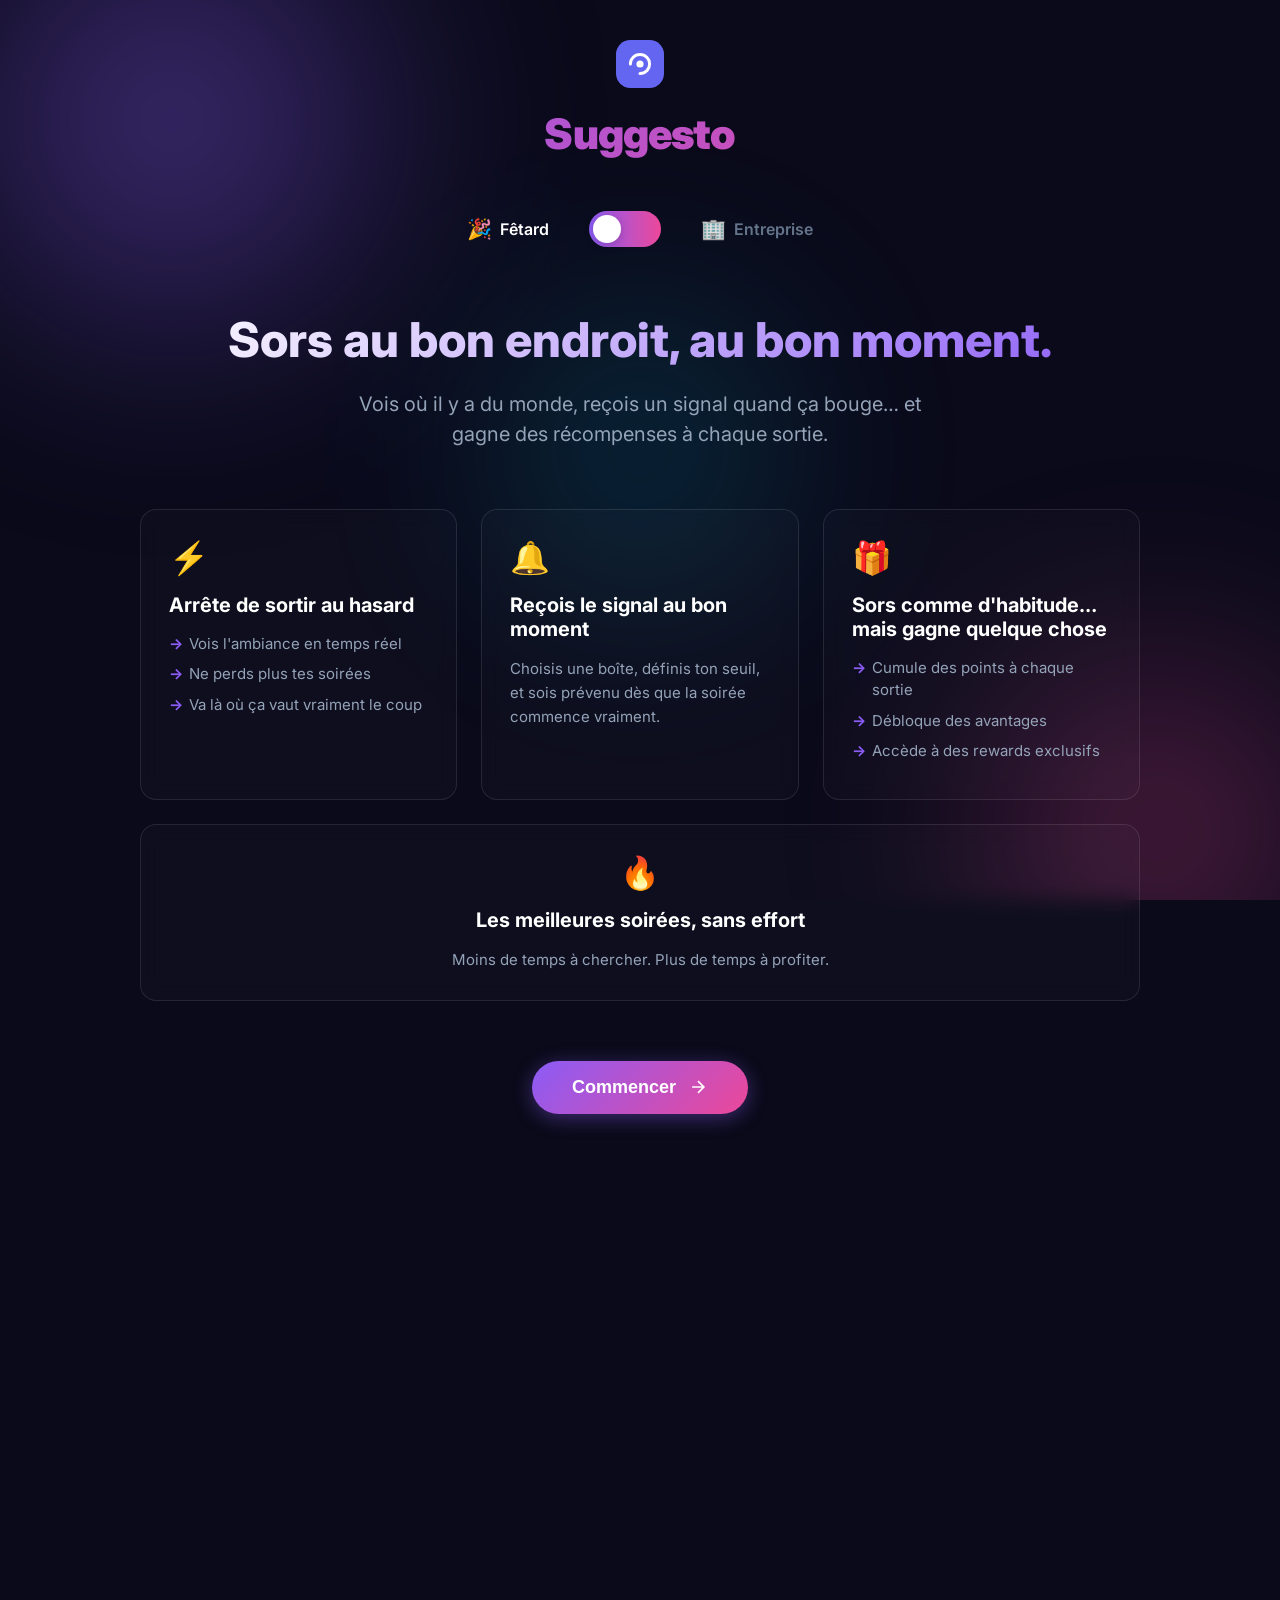
==== index.html @ faa3ffbc "Fix landing page visibility and update auth redirections" ====
<!DOCTYPE html>
<html lang="fr">
<head>
    <meta charset="UTF-8">
    <meta name="viewport" content="width=device-width, initial-scale=1.0">
    <title>Suggesto — La nuit, autrement</title>

    <meta name="description" content="Plateforme de gestion et d'optimisation des sorties nocturnes.">
    <link rel="preconnect" href="https://fonts.googleapis.com">
    <link rel="preconnect" href="https://fonts.gstatic.com" crossorigin>
    <link href="https://fonts.googleapis.com/css2?family=Inter:wght@300;400;500;600;700;800;900&display=swap" rel="stylesheet">
    <link rel="stylesheet" href="landing.css">
</head>
<body>
    <div class="landing-container">
        <!-- Background effects -->
        <div class="bg-effects">
            <div class="gradient-orb orb-1"></div>
            <div class="gradient-orb orb-2"></div>
            <div class="gradient-orb orb-3"></div>
            <div class="grid-pattern"></div>
        </div>

        <!-- Main Content -->
        <main class="main-content">
            <!-- Logo -->
            <div class="logo-section">
                <div class="logo">
                    <svg width="48" height="48" viewBox="0 0 40 40" fill="none">
                        <rect width="40" height="40" rx="12" fill="url(#logo-gradient)"/>
                        <path d="M12 20C12 15.58 15.58 12 20 12C24.42 12 28 15.58 28 20C28 24.42 24.42 28 20 28" stroke="white" stroke-width="2.5" stroke-linecap="round"/>
                        <circle cx="20" cy="20" r="3" fill="white"/>
                        <defs>
                            <linearGradient id="logo-gradient" x1="0" y1="0" x2="40" y2="40">
                                <stop stop-color="#6366f1"/>
                                <stop offset="1" stop-color="#8b5cf6"/>
                            </linearGradient>
                        </defs>
                    </svg>
                </div>
                <h1 class="brand-name">Suggesto</h1>
            </div>

            <!-- Mode Switch -->
            <div class="mode-switch-container">
                <button class="mode-label active" id="fetard-label" onclick="switchMode('fetard')">
                    <span class="emoji">🎉</span>
                    <span>Fêtard</span>
                </button>
                <div class="switch-track" onclick="toggleSwitch()">
                    <div class="switch-thumb" id="switch-thumb"></div>
                </div>
                <button class="mode-label" id="entreprise-label" onclick="switchMode('entreprise')">
                    <span class="emoji">🏢</span>
                    <span>Entreprise</span>
                </button>
            </div>

            <!-- Dynamic Content -->
            <div class="content-wrapper">
                <!-- Fêtard Content -->
                <div class="mode-content active" id="fetard-content">
                    <div class="hero-section">
                        <h2 class="hero-title">Sors au bon endroit, au bon moment.</h2>
                        <p class="hero-subtitle">Vois où il y a du monde, reçois un signal quand ça bouge… et gagne des récompenses à chaque sortie.</p>
                    </div>

                    <div class="features-grid">
                        <div class="feature-card">
                            <div class="feature-icon">⚡</div>
                            <h3>Arrête de sortir au hasard</h3>
                            <ul>
                                <li>Vois l'ambiance en temps réel</li>
                                <li>Ne perds plus tes soirées</li>
                                <li>Va là où ça vaut vraiment le coup</li>
                            </ul>
                        </div>

                        <div class="feature-card">
                            <div class="feature-icon">🔔</div>
                            <h3>Reçois le signal au bon moment</h3>
                            <p>Choisis une boîte, définis ton seuil, et sois prévenu dès que la soirée commence vraiment.</p>
                        </div>

                        <div class="feature-card">
                            <div class="feature-icon">🎁</div>
                            <h3>Sors comme d'habitude… mais gagne quelque chose</h3>
                            <ul>
                                <li>Cumule des points à chaque sortie</li>
                                <li>Débloque des avantages</li>
                                <li>Accède à des rewards exclusifs</li>
                            </ul>
                        </div>

                        <div class="feature-card full-width">
                            <div class="feature-icon">🔥</div>
                            <h3>Les meilleures soirées, sans effort</h3>
                            <p>Moins de temps à chercher. Plus de temps à profiter.</p>
                        </div>
                    </div>

                    <button class="cta-button fetard-cta" onclick="goToFetard()">
                        Commencer
                        <svg width="20" height="20" viewBox="0 0 24 24" fill="none" stroke="currentColor" stroke-width="2">
                            <path d="M5 12h14M12 5l7 7-7 7"/>
                        </svg>
                    </button>
                </div>

                <!-- Entreprise Content -->
                <div class="mode-content" id="entreprise-content">
                    <div class="hero-section">
                        <h2 class="hero-title">Remplissez vos soirées. Fidélisez vos clients.</h2>
                        <p class="hero-subtitle">Transformez les personnes qui viennent déjà chez vous en une clientèle fidèle, activable et mesurable.</p>
                    </div>

                    <div class="features-grid">
                        <div class="feature-card">
                            <div class="feature-icon">📊</div>
                            <h3>Gardez le contrôle de votre affluence</h3>
                            <ul>
                                <li>Visualisez votre fréquentation en temps réel</li>
                                <li>Identifiez vos creux et vos pics</li>
                                <li>Prenez des décisions basées sur des données</li>
                            </ul>
                        </div>

                        <div class="feature-card">
                            <div class="feature-icon">⚡</div>
                            <h3>Activez votre clientèle instantanément</h3>
                            <p>Envoyez des notifications ciblées aux personnes intéressées par votre établissement, au bon moment.</p>
                        </div>

                        <div class="feature-card">
                            <div class="feature-icon">💎</div>
                            <h3>Fidélisez sans effort</h3>
                            <ul>
                                <li>Système de rewards intégré</li>
                                <li>Incitez vos clients à revenir</li>
                                <li>Créez une vraie différence avec vos concurrents</li>
                            </ul>
                        </div>

                        <div class="feature-card">
                            <div class="feature-icon">📈</div>
                            <h3>Comprenez vraiment votre business</h3>
                            <p>Qui vient ? Quand ? Combien ça vous rapporte ? Prenez enfin des décisions basées sur des données concrètes.</p>
                        </div>

                        <div class="feature-card full-width">
                            <div class="feature-icon">🚀</div>
                            <h3>Ne dépendez plus uniquement d'Instagram</h3>
                            <p>Construisez votre propre base de clients et communiquez avec eux directement.</p>
                        </div>
                    </div>

                    <button class="cta-button entreprise-cta" onclick="goToEntreprise()">
                        Commencer
                        <svg width="20" height="20" viewBox="0 0 24 24" fill="none" stroke="currentColor" stroke-width="2">
                            <path d="M5 12h14M12 5l7 7-7 7"/>
                        </svg>
                    </button>
                </div>
            </div>
        </main>
    </div>

    <script src="landing.js"></script>
</body>
</html>
---- landing.css ----
/* ===== RESET & BASE ===== */
*, *::before, *::after {
    margin: 0;
    padding: 0;
    box-sizing: border-box;
}

:root {
    /* Shared colors */
    --bg-dark: #0a0a1a;
    --text-white: #ffffff;
    --text-gray: #94a3b8;
    --text-dim: #64748b;
    --border: rgba(255, 255, 255, 0.1);

    /* Fetard Mode Colors */
    --fetard-primary: #8b5cf6;
    --fetard-secondary: #ec4899;
    --fetard-accent: #06b6d4;
    --fetard-glow: rgba(139, 92, 246, 0.4);

    /* Entreprise Mode Colors */
    --entreprise-primary: #6366f1;
    --entreprise-secondary: #818cf8;
    --entreprise-surface: #1e1e38;
    --entreprise-accent: #3b82f6;

    --radius: 16px;
    --radius-sm: 12px;
    --transition: all 0.3s cubic-bezier(0.4, 0, 0.2, 1);
}

body {
    font-family: 'Inter', -apple-system, BlinkMacSystemFont, sans-serif;
    background: var(--bg-dark);
    color: var(--text-white);
    min-height: 100vh;
    overflow-x: hidden;
    transition: var(--transition);
}

/* ===== MODE STATES ===== */
body.mode-fetard {
    --primary: var(--fetard-primary);
    --secondary: var(--fetard-secondary);
    --accent: var(--fetard-accent);
    --glow: var(--fetard-glow);
}

body.mode-entreprise {
    --primary: var(--entreprise-primary);
    --secondary: var(--entreprise-secondary);
    --accent: var(--entreprise-accent);
    --glow: rgba(99, 102, 241, 0.2);
}

/* ===== CONTAINER ===== */
.landing-container {
    position: relative;
    min-height: 100vh;
    display: flex;
    align-items: center;
    justify-content: center;
    padding: 40px 20px;
}

/* ===== BACKGROUND EFFECTS ===== */
.bg-effects {
    position: fixed;
    inset: 0;
    pointer-events: none;
    z-index: 0;
    overflow: hidden;
}

.gradient-orb {
    position: absolute;
    border-radius: 50%;
    filter: blur(100px);
    opacity: 0;
    transition: opacity 1s ease;
    animation: float 20s ease-in-out infinite;
}

/* Fetard Mode Orbs */
body.mode-fetard .orb-1 {
    width: 600px;
    height: 600px;
    background: radial-gradient(circle, var(--fetard-primary) 0%, transparent 70%);
    top: -20%;
    left: -10%;
    opacity: 0.5;
    animation-delay: 0s;
}

body.mode-fetard .orb-2 {
    width: 500px;
    height: 500px;
    background: radial-gradient(circle, var(--fetard-secondary) 0%, transparent 70%);
    bottom: -20%;
    right: -10%;
    opacity: 0.4;
    animation-delay: -7s;
}

body.mode-fetard .orb-3 {
    width: 400px;
    height: 400px;
    background: radial-gradient(circle, var(--fetard-accent) 0%, transparent 70%);
    top: 50%;
    left: 50%;
    transform: translate(-50%, -50%);
    opacity: 0.3;
    animation-delay: -14s;
}

/* Entreprise Mode Orbs (more subtle) */
body.mode-entreprise .orb-1 {
    width: 400px;
    height: 400px;
    background: radial-gradient(circle, var(--entreprise-primary) 0%, transparent 70%);
    top: 10%;
    right: 10%;
    opacity: 0.2;
}

body.mode-entreprise .orb-2 {
    width: 300px;
    height: 300px;
    background: radial-gradient(circle, var(--entreprise-secondary) 0%, transparent 70%);
    bottom: 10%;
    left: 10%;
    opacity: 0.15;
}

@keyframes float {
    0%, 100% { transform: translate(0, 0) scale(1); }
    25% { transform: translate(30px, -40px) scale(1.05); }
    50% { transform: translate(-20px, 20px) scale(0.95); }
    75% { transform: translate(40px, 30px) scale(1.02); }
}

/* Grid pattern for entreprise mode */
.grid-pattern {
    position: absolute;
    inset: 0;
    background-image:
        linear-gradient(rgba(255, 255, 255, 0.01) 1px, transparent 1px),
        linear-gradient(90deg, rgba(255, 255, 255, 0.01) 1px, transparent 1px);
    background-size: 50px 50px;
    opacity: 0;
    transition: opacity 0.5s ease;
}

body.mode-entreprise .grid-pattern {
    opacity: 1;
}

/* ===== MAIN CONTENT ===== */
.main-content {
    position: relative;
    z-index: 10;
    width: 100%;
    max-width: 1000px;
    text-align: center;
}

/* ===== LOGO SECTION ===== */
.logo-section {
    margin-bottom: 48px;
    animation: fadeInUp 0.6s ease;
}

.logo {
    display: inline-block;
    margin-bottom: 16px;
    animation: pulse 2s ease infinite;
}

@keyframes pulse {
    0%, 100% { transform: scale(1); }
    50% { transform: scale(1.05); }
}

.brand-name {
    font-size: 42px;
    font-weight: 900;
    background: linear-gradient(135deg, var(--primary) 0%, var(--secondary) 100%);
    -webkit-background-clip: text;
    -webkit-text-fill-color: transparent;
    background-clip: text;
    letter-spacing: -0.02em;
}

/* ===== MODE SWITCH ===== */
.mode-switch-container {
    display: flex;
    align-items: center;
    justify-content: center;
    gap: 20px;
    margin-bottom: 60px;
    animation: fadeInUp 0.7s ease 0.1s both;
}

.mode-label {
    display: flex;
    align-items: center;
    gap: 8px;
    padding: 10px 20px;
    background: none;
    border: none;
    color: var(--text-dim);
    font-family: inherit;
    font-size: 16px;
    font-weight: 600;
    cursor: pointer;
    border-radius: 50px;
    transition: var(--transition);
}

.mode-label.active {
    color: var(--text-white);
}

.mode-label .emoji {
    font-size: 20px;
    transition: transform 0.3s ease;
}

.mode-label:hover .emoji {
    transform: scale(1.2);
}

.switch-track {
    position: relative;
    width: 72px;
    height: 36px;
    background: rgba(255, 255, 255, 0.1);
    border-radius: 50px;
    cursor: pointer;
    transition: var(--transition);
}

body.mode-fetard .switch-track {
    background: linear-gradient(90deg, var(--fetard-primary), var(--fetard-secondary));
}

body.mode-entreprise .switch-track {
    background: linear-gradient(90deg, var(--entreprise-primary), var(--entreprise-secondary));
}

.switch-thumb {
    position: absolute;
    top: 4px;
    left: 4px;
    width: 28px;
    height: 28px;
    background: white;
    border-radius: 50%;
    box-shadow: 0 2px 10px rgba(0, 0, 0, 0.2);
    transition: transform 0.4s cubic-bezier(0.68, -0.55, 0.265, 1.55);
}

body.mode-entreprise .switch-thumb {
    transform: translateX(36px);
}

/* ===== CONTENT WRAPPER ===== */
.content-wrapper {
    position: relative;
    min-height: 400px;
}

.mode-content {
    opacity: 0;
    visibility: hidden;
    position: absolute;
    width: 100%;
    transition: opacity 0.5s ease, visibility 0.5s ease;
}

.mode-content.active {
    opacity: 1;
    visibility: visible;
    position: relative;
}

/* ===== HERO SECTION ===== */
.hero-section {
    margin-bottom: 60px;
    animation: fadeInUp 0.8s ease 0.2s both;
}

.hero-title {
    font-size: 48px;
    font-weight: 800;
    line-height: 1.2;
    margin-bottom: 20px;
    background: linear-gradient(135deg, var(--text-white) 0%, var(--primary) 100%);
    -webkit-background-clip: text;
    -webkit-text-fill-color: transparent;
    background-clip: text;
}

.hero-subtitle {
    font-size: 20px;
    color: var(--text-gray);
    max-width: 600px;
    margin: 0 auto;
    line-height: 1.5;
}

/* ===== FEATURES GRID ===== */
.features-grid {
    display: grid;
    grid-template-columns: repeat(auto-fit, minmax(280px, 1fr));
    gap: 24px;
    margin-bottom: 60px;
}

.feature-card {
    background: rgba(255, 255, 255, 0.02);
    backdrop-filter: blur(10px);
    border: 1px solid var(--border);
    border-radius: var(--radius);
    padding: 28px;
    text-align: left;
    transition: var(--transition);
    animation: fadeInUp 0.8s ease both;
}

.feature-card:nth-child(1) { animation-delay: 0.3s; }
.feature-card:nth-child(2) { animation-delay: 0.4s; }
.feature-card:nth-child(3) { animation-delay: 0.5s; }
.feature-card:nth-child(4) { animation-delay: 0.6s; }
.feature-card:nth-child(5) { animation-delay: 0.7s; }

/* Fetard mode - colorful borders on hover */
body.mode-fetard .feature-card:hover {
    transform: translateY(-4px);
    border-color: var(--primary);
    background: rgba(139, 92, 246, 0.05);
    box-shadow: 0 10px 40px var(--glow);
}

/* Entreprise mode - subtle elevation */
body.mode-entreprise .feature-card:hover {
    transform: translateY(-2px);
    background: rgba(255, 255, 255, 0.04);
    box-shadow: 0 10px 30px rgba(0, 0, 0, 0.2);
}

.feature-card.full-width {
    grid-column: 1 / -1;
    text-align: center;
}

.feature-icon {
    font-size: 32px;
    margin-bottom: 16px;
    display: inline-block;
    animation: bounce 2s ease-in-out infinite;
}

@keyframes bounce {
    0%, 100% { transform: translateY(0); }
    50% { transform: translateY(-5px); }
}

.feature-card h3 {
    font-size: 20px;
    font-weight: 700;
    margin-bottom: 16px;
    color: var(--text-white);
}

.feature-card p {
    color: var(--text-gray);
    line-height: 1.6;
    font-size: 15px;
}

.feature-card ul {
    list-style: none;
    padding: 0;
}

.feature-card li {
    color: var(--text-gray);
    font-size: 15px;
    margin-bottom: 8px;
    padding-left: 20px;
    position: relative;
    line-height: 1.5;
}

.feature-card li::before {
    content: "→";
    position: absolute;
    left: 0;
    color: var(--primary);
    font-weight: 700;
}

/* ===== CTA BUTTON ===== */
.cta-button {
    display: inline-flex;
    align-items: center;
    gap: 12px;
    padding: 16px 40px;
    font-size: 18px;
    font-weight: 700;
    border: none;
    border-radius: 50px;
    cursor: pointer;
    transition: var(--transition);
    animation: fadeInUp 0.9s ease 0.8s both;
    position: relative;
    overflow: hidden;
}

.fetard-cta {
    background: linear-gradient(135deg, var(--fetard-primary), var(--fetard-secondary));
    color: white;
    box-shadow: 0 4px 20px var(--fetard-glow);
}

.fetard-cta:hover {
    transform: translateY(-2px);
    box-shadow: 0 8px 30px var(--fetard-glow);
}

.fetard-cta::before {
    content: '';
    position: absolute;
    top: 50%;
    left: 50%;
    width: 0;
    height: 0;
    border-radius: 50%;
    background: rgba(255, 255, 255, 0.3);
    transform: translate(-50%, -50%);
    transition: width 0.6s, height 0.6s;
}

.fetard-cta:active::before {
    width: 300px;
    height: 300px;
}

.entreprise-cta {
    background: var(--entreprise-primary);
    color: white;
    box-shadow: 0 4px 20px rgba(99, 102, 241, 0.3);
}

.entreprise-cta:hover {
    transform: translateY(-2px);
    background: var(--entreprise-secondary);
    box-shadow: 0 8px 30px rgba(99, 102, 241, 0.4);
}

/* ===== ANIMATIONS ===== */
@keyframes fadeInUp {
    from {
        opacity: 0;
        transform: translateY(20px);
    }
    to {
        opacity: 1;
        transform: translateY(0);
    }
}

/* ===== RESPONSIVE ===== */
@media (max-width: 768px) {
    .hero-title {
        font-size: 32px;
    }

    .hero-subtitle {
        font-size: 16px;
    }

    .mode-switch-container {
        flex-direction: column;
        gap: 16px;
    }

    .features-grid {
        grid-template-columns: 1fr;
        gap: 16px;
    }

    .cta-button {
        width: 100%;
        justify-content: center;
    }
}

@media (max-width: 480px) {
    .landing-container {
        padding: 20px;
    }

    .brand-name {
        font-size: 32px;
    }

    .feature-card {
        padding: 20px;
    }
}
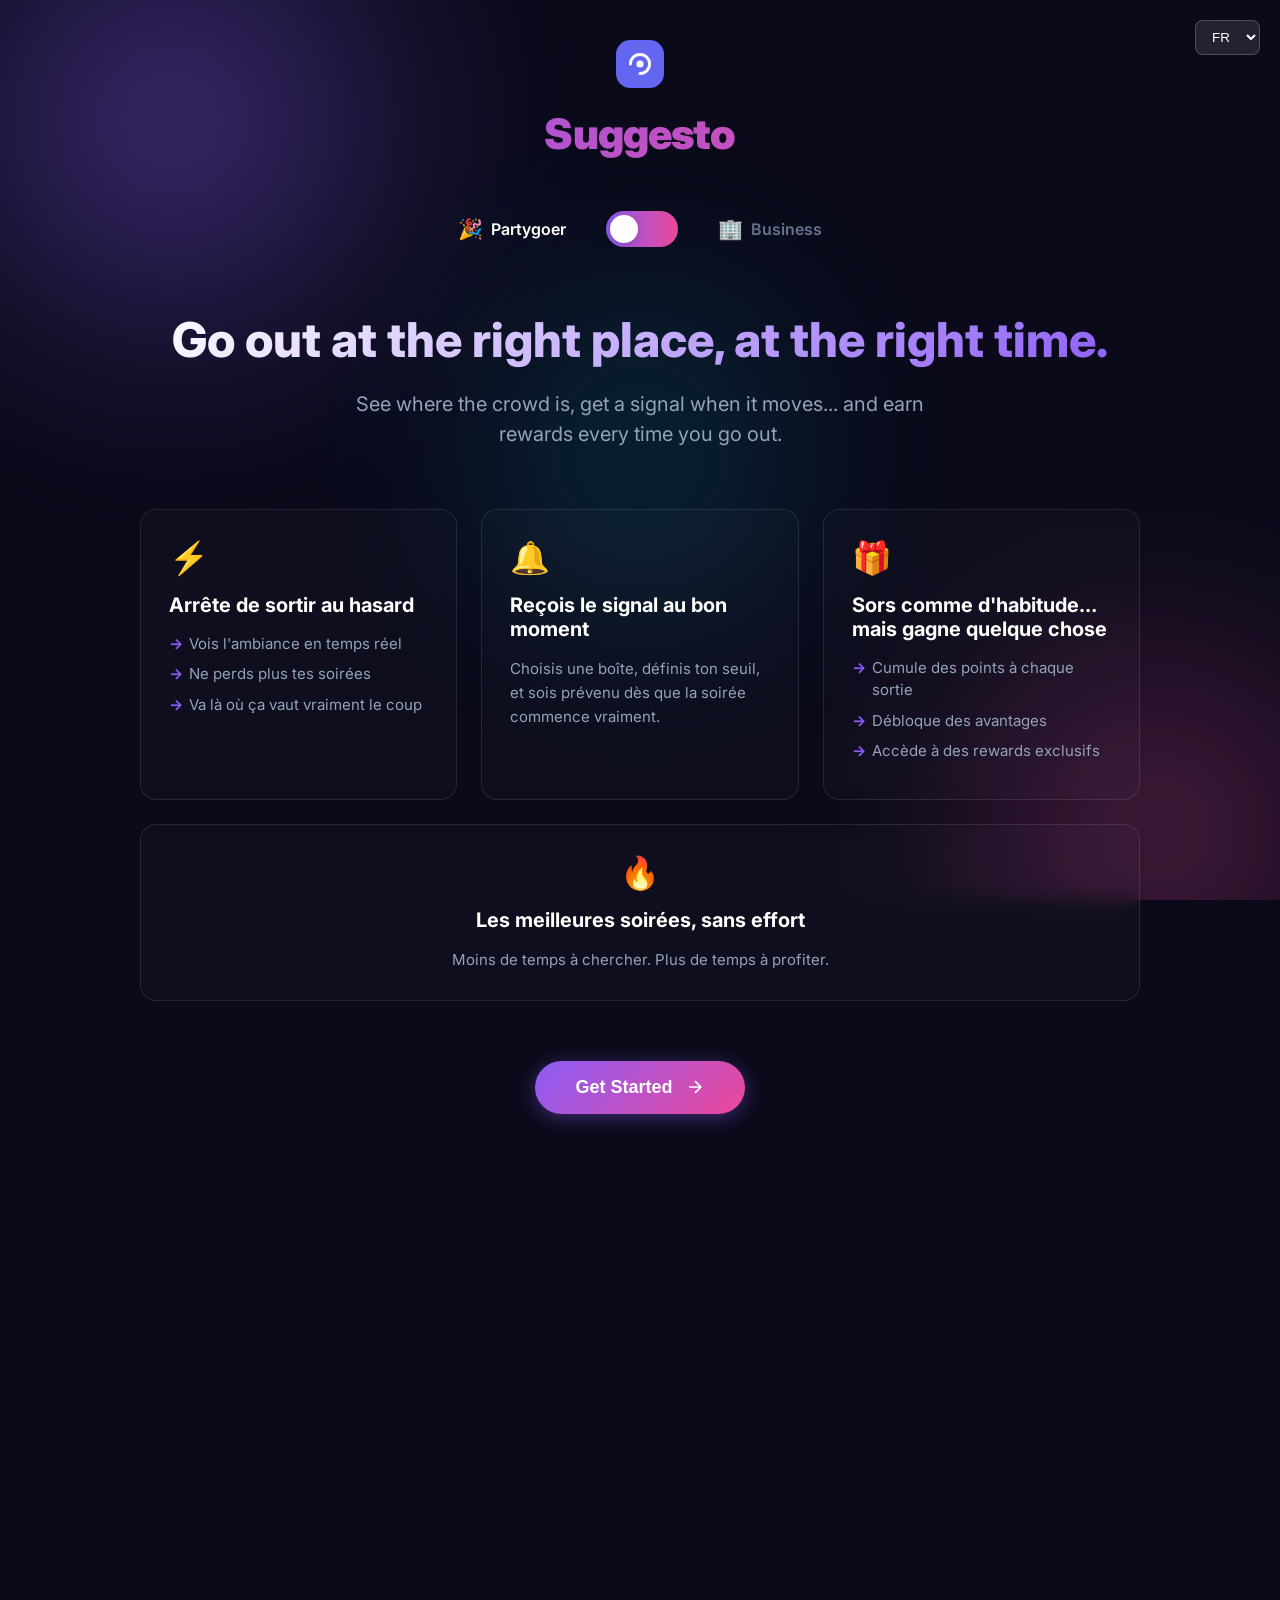
==== commit 4cb97425: "feat: add i18n multilingual support (FR, EN, ES)" ====
--- a/index.html
+++ b/index.html
@@ -12,6 +12,14 @@
     <link rel="stylesheet" href="landing.css">
 </head>
 <body>
+    <!-- Language Selector -->
+    <div style="position: absolute; top: 20px; right: 20px; z-index: 100;">
+        <select class="language-selector" onchange="changeLanguage(this.value)" style="background: rgba(255,255,255,0.1); color: white; border: 1px solid rgba(255,255,255,0.2); border-radius: 8px; padding: 8px 12px; outline: none; cursor: pointer; backdrop-filter: blur(10px);">
+            <option value="fr" style="color: black;">FR</option>
+            <option value="en" style="color: black;">EN</option>
+            <option value="es" style="color: black;">ES</option>
+        </select>
+    </div>
     <div class="landing-container">
         <!-- Background effects -->
         <div class="bg-effects">
@@ -45,14 +53,14 @@
             <div class="mode-switch-container">
                 <button class="mode-label active" id="fetard-label" onclick="switchMode('fetard')">
                     <span class="emoji">🎉</span>
-                    <span>Fêtard</span>
+                    <span data-i18n="landing.fetard">Fêtard</span>
                 </button>
                 <div class="switch-track" onclick="toggleSwitch()">
                     <div class="switch-thumb" id="switch-thumb"></div>
                 </div>
                 <button class="mode-label" id="entreprise-label" onclick="switchMode('entreprise')">
                     <span class="emoji">🏢</span>
-                    <span>Entreprise</span>
+                    <span data-i18n="landing.entreprise">Entreprise</span>
                 </button>
             </div>
 
@@ -61,8 +69,8 @@
                 <!-- Fêtard Content -->
                 <div class="mode-content active" id="fetard-content">
                     <div class="hero-section">
-                        <h2 class="hero-title">Sors au bon endroit, au bon moment.</h2>
-                        <p class="hero-subtitle">Vois où il y a du monde, reçois un signal quand ça bouge… et gagne des récompenses à chaque sortie.</p>
+                        <h2 class="hero-title" data-i18n="landing.title_fetard">Sors au bon endroit, au bon moment.</h2>
+                        <p class="hero-subtitle" data-i18n="landing.subtitle_fetard">Vois où il y a du monde, reçois un signal quand ça bouge… et gagne des récompenses à chaque sortie.</p>
                     </div>
 
                     <div class="features-grid">
@@ -100,7 +108,7 @@
                     </div>
 
                     <button class="cta-button fetard-cta" onclick="goToFetard()">
-                        Commencer
+                        <span data-i18n="landing.start">Commencer</span>
                         <svg width="20" height="20" viewBox="0 0 24 24" fill="none" stroke="currentColor" stroke-width="2">
                             <path d="M5 12h14M12 5l7 7-7 7"/>
                         </svg>
@@ -110,8 +118,8 @@
                 <!-- Entreprise Content -->
                 <div class="mode-content" id="entreprise-content">
                     <div class="hero-section">
-                        <h2 class="hero-title">Remplissez vos soirées. Fidélisez vos clients.</h2>
-                        <p class="hero-subtitle">Transformez les personnes qui viennent déjà chez vous en une clientèle fidèle, activable et mesurable.</p>
+                        <h2 class="hero-title" data-i18n="landing.title_entreprise">Remplissez vos soirées. Fidélisez vos clients.</h2>
+                        <p class="hero-subtitle" data-i18n="landing.subtitle_entreprise">Transformez les personnes qui viennent déjà chez vous en une clientèle fidèle, activable et mesurable.</p>
                     </div>
 
                     <div class="features-grid">
@@ -155,7 +163,7 @@
                     </div>
 
                     <button class="cta-button entreprise-cta" onclick="goToEntreprise()">
-                        Commencer
+                        <span data-i18n="landing.start">Commencer</span>
                         <svg width="20" height="20" viewBox="0 0 24 24" fill="none" stroke="currentColor" stroke-width="2">
                             <path d="M5 12h14M12 5l7 7-7 7"/>
                         </svg>
@@ -165,6 +173,7 @@
         </main>
     </div>
 
+    <script src="i18n.js"></script>
     <script src="landing.js"></script>
 </body>
 </html>
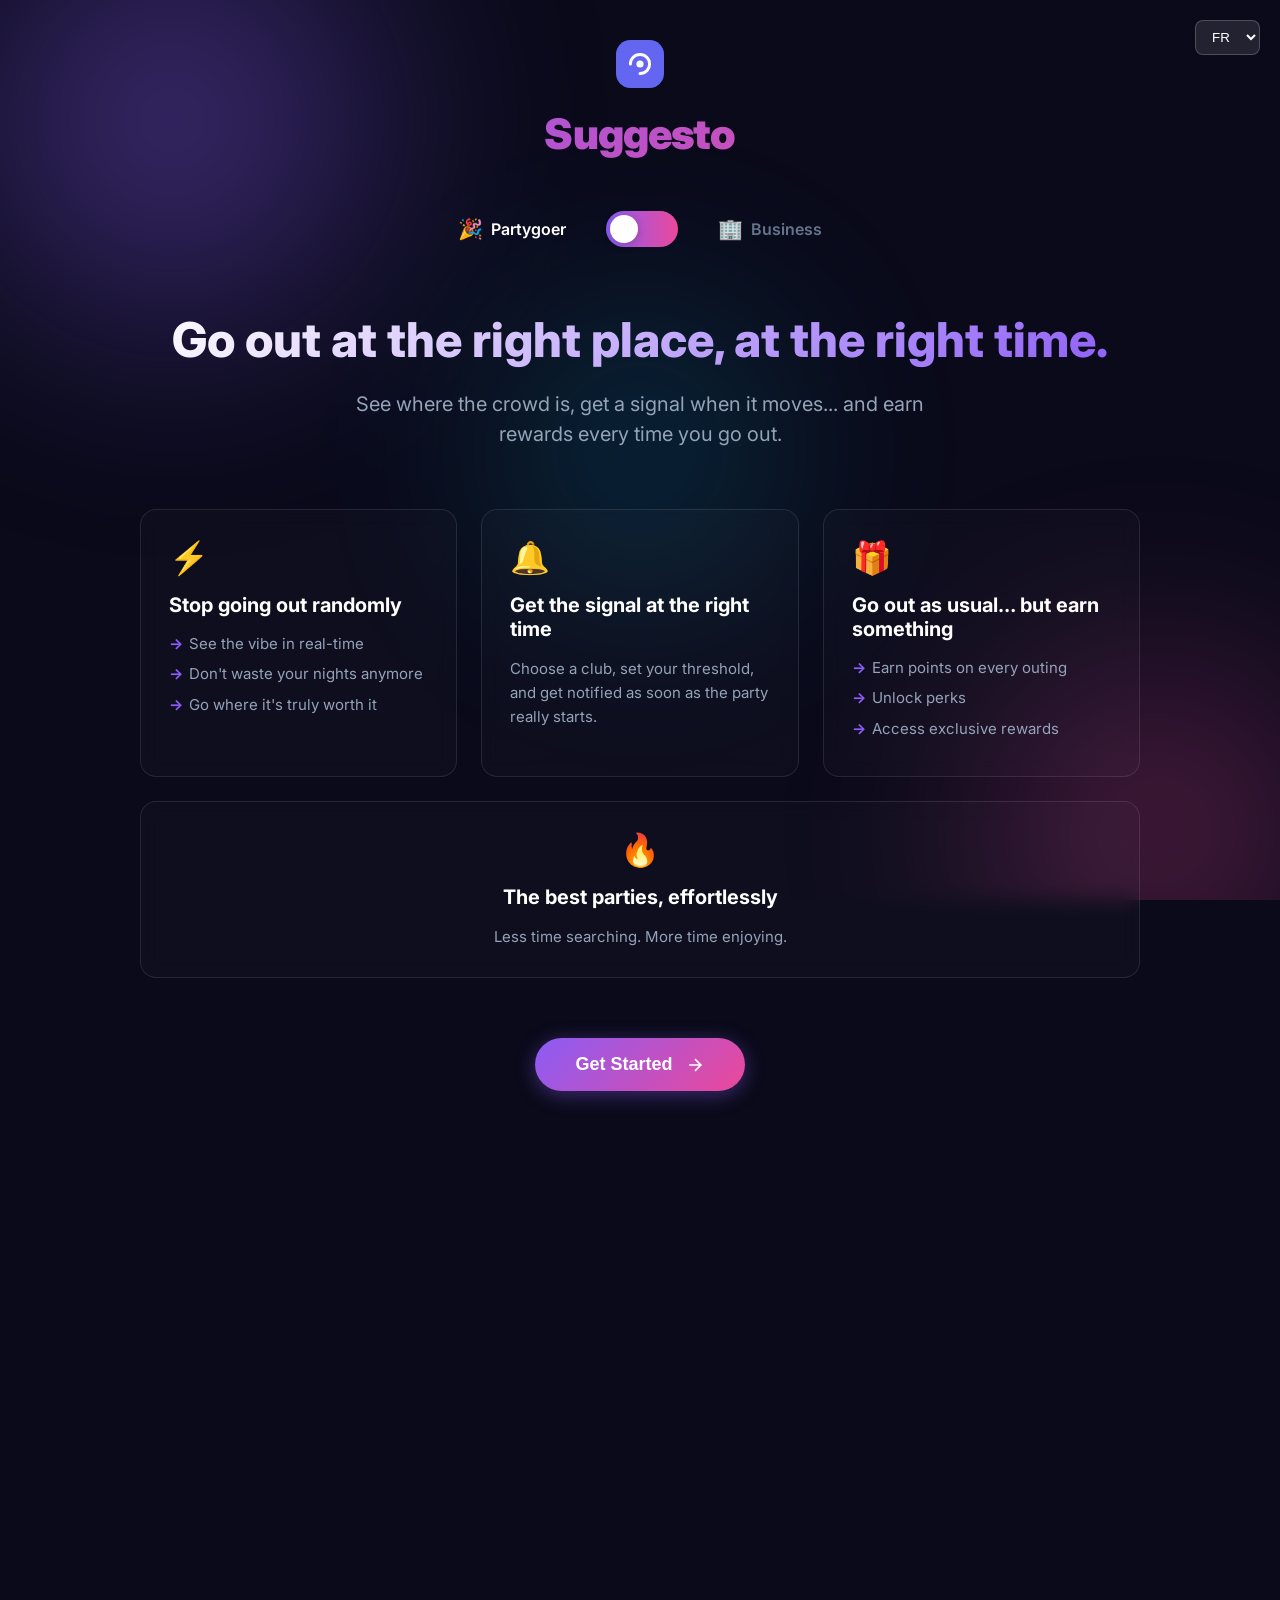
==== commit c34bca5e: "fix(i18n): Complete full i18n implementation on landing, auth, and entreprise pages" ====
--- a/index.html
+++ b/index.html
@@ -12,8 +12,7 @@
     <link rel="stylesheet" href="landing.css">
 </head>
 <body>
-    <!-- Language Selector -->
-    <div style="position: absolute; top: 20px; right: 20px; z-index: 100;">
+    <div style="position: absolute; top: 20px; right: 20px; z-index: 1000;">
         <select class="language-selector" onchange="changeLanguage(this.value)" style="background: rgba(255,255,255,0.1); color: white; border: 1px solid rgba(255,255,255,0.2); border-radius: 8px; padding: 8px 12px; outline: none; cursor: pointer; backdrop-filter: blur(10px);">
             <option value="fr" style="color: black;">FR</option>
             <option value="en" style="color: black;">EN</option>
@@ -76,34 +75,34 @@
                     <div class="features-grid">
                         <div class="feature-card">
                             <div class="feature-icon">⚡</div>
-                            <h3>Arrête de sortir au hasard</h3>
+                            <h3 data-i18n="landing.feat1_title">Arrête de sortir au hasard</h3>
                             <ul>
-                                <li>Vois l'ambiance en temps réel</li>
-                                <li>Ne perds plus tes soirées</li>
-                                <li>Va là où ça vaut vraiment le coup</li>
+                                <li data-i18n="landing.feat1_li1">Vois l'ambiance en temps réel</li>
+                                <li data-i18n="landing.feat1_li2">Ne perds plus tes soirées</li>
+                                <li data-i18n="landing.feat1_li3">Va là où ça vaut vraiment le coup</li>
                             </ul>
                         </div>
 
                         <div class="feature-card">
                             <div class="feature-icon">🔔</div>
-                            <h3>Reçois le signal au bon moment</h3>
-                            <p>Choisis une boîte, définis ton seuil, et sois prévenu dès que la soirée commence vraiment.</p>
+                            <h3 data-i18n="landing.feat2_title">Reçois le signal au bon moment</h3>
+                            <p data-i18n="landing.feat2_desc">Choisis une boîte, définis ton seuil, et sois prévenu dès que la soirée commence vraiment.</p>
                         </div>
 
                         <div class="feature-card">
                             <div class="feature-icon">🎁</div>
-                            <h3>Sors comme d'habitude… mais gagne quelque chose</h3>
+                            <h3 data-i18n="landing.feat3_title">Sors comme d'habitude… mais gagne quelque chose</h3>
                             <ul>
-                                <li>Cumule des points à chaque sortie</li>
-                                <li>Débloque des avantages</li>
-                                <li>Accède à des rewards exclusifs</li>
+                                <li data-i18n="landing.feat3_li1">Cumule des points à chaque sortie</li>
+                                <li data-i18n="landing.feat3_li2">Débloque des avantages</li>
+                                <li data-i18n="landing.feat3_li3">Accède à des rewards exclusifs</li>
                             </ul>
                         </div>
 
                         <div class="feature-card full-width">
                             <div class="feature-icon">🔥</div>
-                            <h3>Les meilleures soirées, sans effort</h3>
-                            <p>Moins de temps à chercher. Plus de temps à profiter.</p>
+                            <h3 data-i18n="landing.feat4_title">Les meilleures soirées, sans effort</h3>
+                            <p data-i18n="landing.feat4_desc">Moins de temps à chercher. Plus de temps à profiter.</p>
                         </div>
                     </div>
 
@@ -125,40 +124,40 @@
                     <div class="features-grid">
                         <div class="feature-card">
                             <div class="feature-icon">📊</div>
-                            <h3>Gardez le contrôle de votre affluence</h3>
+                            <h3 data-i18n="landing.biz_feat1_title">Gardez le contrôle de votre affluence</h3>
                             <ul>
-                                <li>Visualisez votre fréquentation en temps réel</li>
-                                <li>Identifiez vos creux et vos pics</li>
-                                <li>Prenez des décisions basées sur des données</li>
+                                <li data-i18n="landing.biz_feat1_li1">Visualisez votre fréquentation en temps réel</li>
+                                <li data-i18n="landing.biz_feat1_li2">Identifiez vos creux et vos pics</li>
+                                <li data-i18n="landing.biz_feat1_li3">Prenez des décisions basées sur des données</li>
                             </ul>
                         </div>
 
                         <div class="feature-card">
                             <div class="feature-icon">⚡</div>
-                            <h3>Activez votre clientèle instantanément</h3>
-                            <p>Envoyez des notifications ciblées aux personnes intéressées par votre établissement, au bon moment.</p>
+                            <h3 data-i18n="landing.biz_feat2_title">Activez votre clientèle instantanément</h3>
+                            <p data-i18n="landing.biz_feat2_desc">Envoyez des notifications ciblées aux personnes intéressées par votre établissement, au bon moment.</p>
                         </div>
 
                         <div class="feature-card">
                             <div class="feature-icon">💎</div>
-                            <h3>Fidélisez sans effort</h3>
+                            <h3 data-i18n="landing.biz_feat3_title">Fidélisez sans effort</h3>
                             <ul>
-                                <li>Système de rewards intégré</li>
-                                <li>Incitez vos clients à revenir</li>
-                                <li>Créez une vraie différence avec vos concurrents</li>
+                                <li data-i18n="landing.biz_feat3_li1">Système de rewards intégré</li>
+                                <li data-i18n="landing.biz_feat3_li2">Incitez vos clients à revenir</li>
+                                <li data-i18n="landing.biz_feat3_li3">Créez une vraie différence avec vos concurrents</li>
                             </ul>
                         </div>
 
                         <div class="feature-card">
                             <div class="feature-icon">📈</div>
-                            <h3>Comprenez vraiment votre business</h3>
-                            <p>Qui vient ? Quand ? Combien ça vous rapporte ? Prenez enfin des décisions basées sur des données concrètes.</p>
+                            <h3 data-i18n="landing.biz_feat4_title">Comprenez vraiment votre business</h3>
+                            <p data-i18n="landing.biz_feat4_desc">Qui vient ? Quand ? Combien ça vous rapporte ? Prenez enfin des décisions basées sur des données concrètes.</p>
                         </div>
 
                         <div class="feature-card full-width">
                             <div class="feature-icon">🚀</div>
-                            <h3>Ne dépendez plus uniquement d'Instagram</h3>
-                            <p>Construisez votre propre base de clients et communiquez avec eux directement.</p>
+                            <h3 data-i18n="landing.biz_feat5_title">Ne dépendez plus uniquement d'Instagram</h3>
+                            <p data-i18n="landing.biz_feat5_desc">Construisez votre propre base de clients et communiquez avec eux directement.</p>
                         </div>
                     </div>
 
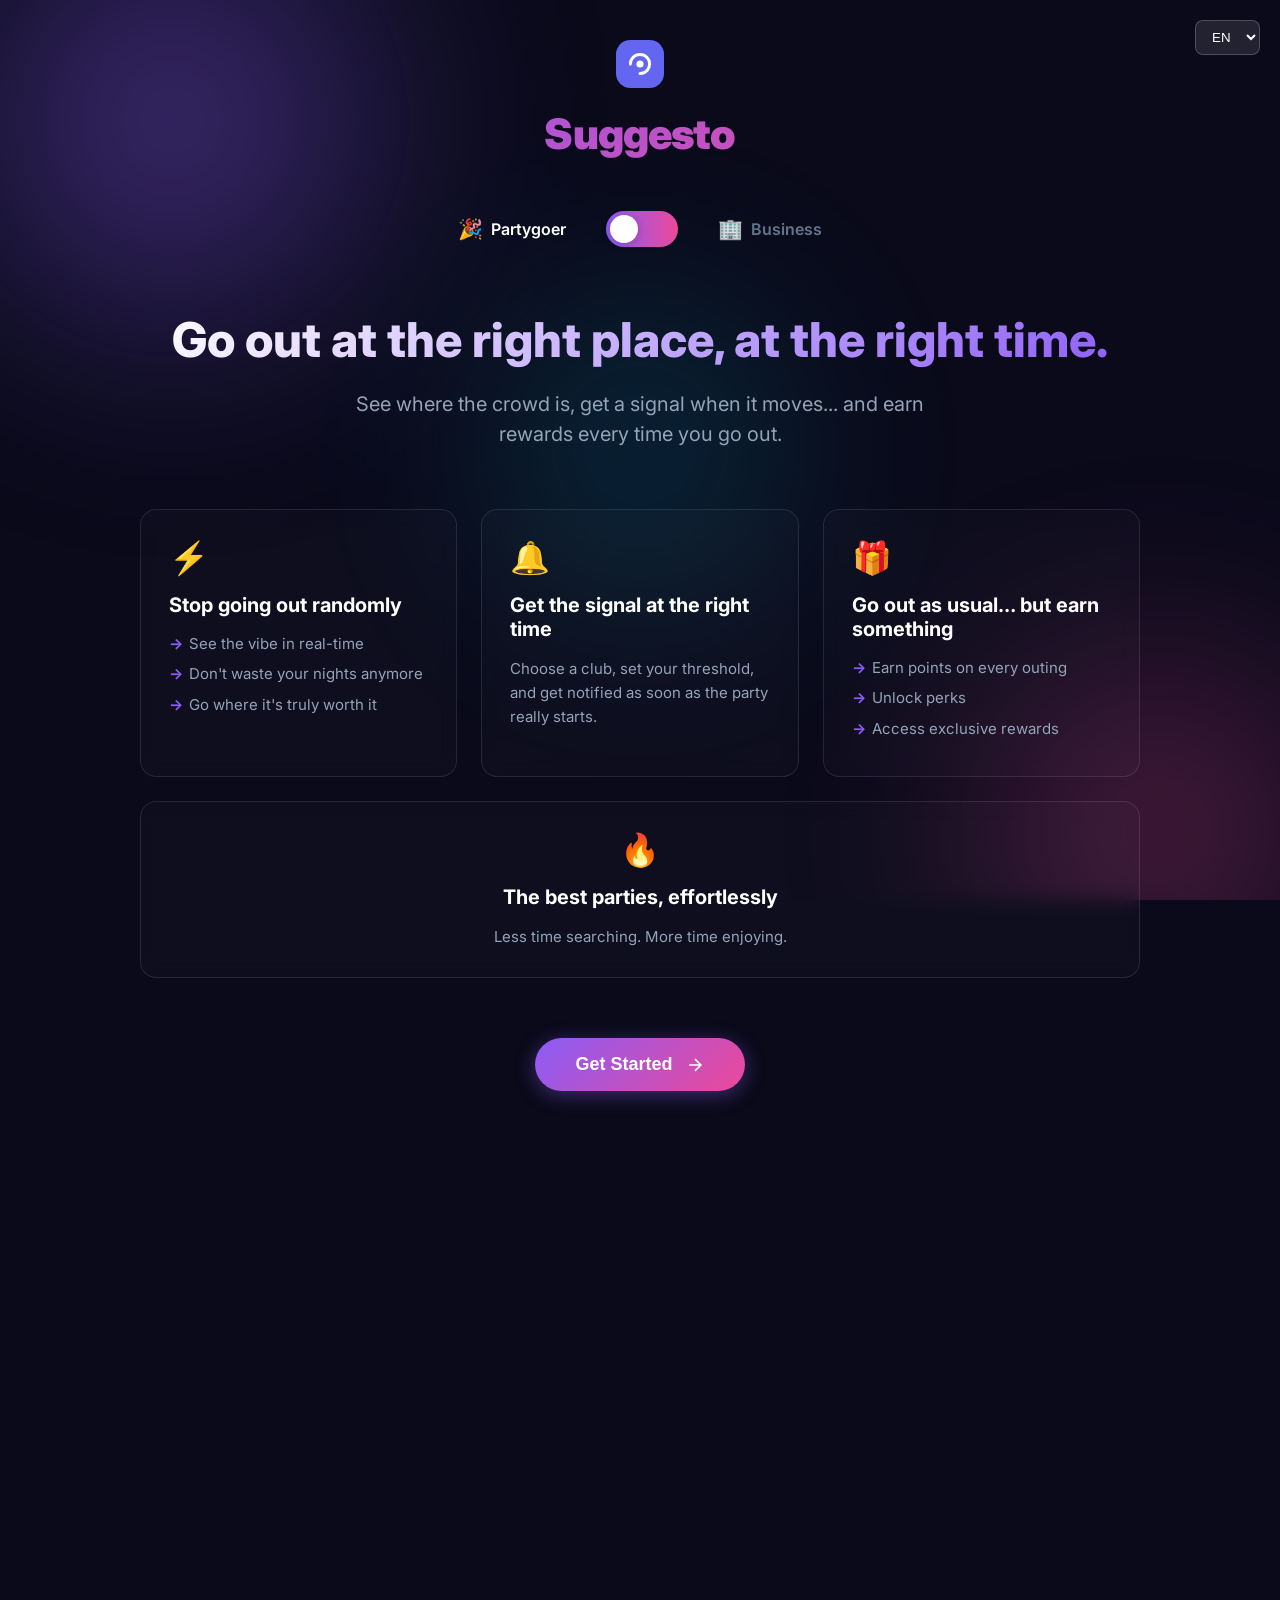
==== commit 0e5972de: "Optimize mobile performance: reduce fonts, defer scripts, disable heavy animations - Reduce Google F" ====
--- a/index.html
+++ b/index.html
@@ -8,7 +8,7 @@
     <meta name="description" content="Plateforme de gestion et d'optimisation des sorties nocturnes.">
     <link rel="preconnect" href="https://fonts.googleapis.com">
     <link rel="preconnect" href="https://fonts.gstatic.com" crossorigin>
-    <link href="https://fonts.googleapis.com/css2?family=Inter:wght@300;400;500;600;700;800;900&display=swap" rel="stylesheet">
+    <link href="https://fonts.googleapis.com/css2?family=Inter:wght@400;600;700&display=swap" rel="stylesheet">
     <link rel="stylesheet" href="landing.css">
 </head>
 <body>
@@ -172,7 +172,7 @@
         </main>
     </div>
 
-    <script src="i18n.js"></script>
-    <script src="landing.js"></script>
+    <script src="i18n.js" defer></script>
+    <script src="landing.js" defer></script>
 </body>
 </html>
--- a/landing.css
+++ b/landing.css
@@ -498,6 +498,27 @@
     }
 }
 
+/* ===== MOBILE PERFORMANCE: Reduce heavy animations ===== */
+@media (max-width: 768px), (prefers-reduced-motion: reduce) {
+    .gradient-orb {
+        animation: none !important;
+        opacity: 0.15 !important;
+        filter: blur(80px);
+    }
+
+    .feature-icon {
+        animation: none !important;
+    }
+
+    .logo {
+        animation: none !important;
+    }
+
+    .feature-card {
+        backdrop-filter: none;
+    }
+}
+
 @media (max-width: 480px) {
     .landing-container {
         padding: 20px;
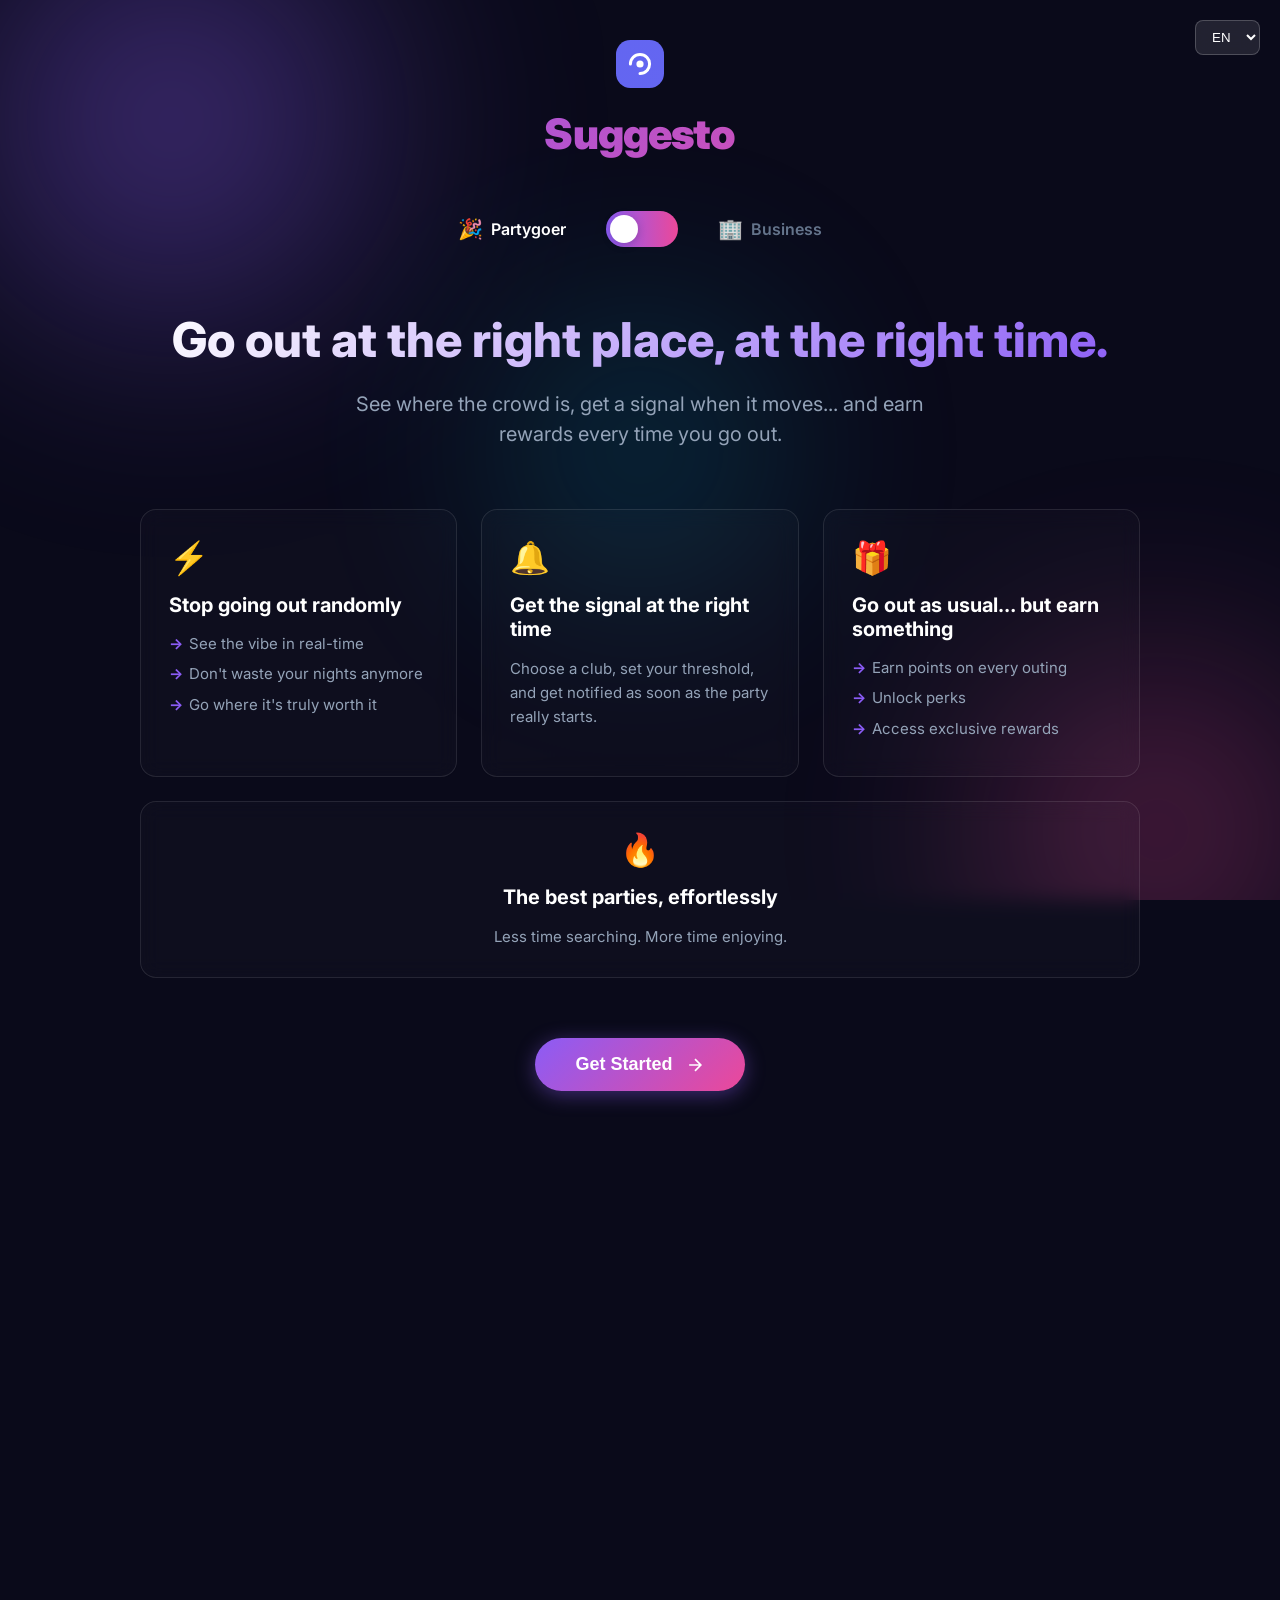
==== commit 0e38dc53: "Fix remaining mobile landing page slowness - Google Fonts now loaded non-render-blocking (media="pri" ====
--- a/index.html
+++ b/index.html
@@ -8,10 +8,17 @@
     <meta name="description" content="Plateforme de gestion et d'optimisation des sorties nocturnes.">
     <link rel="preconnect" href="https://fonts.googleapis.com">
     <link rel="preconnect" href="https://fonts.gstatic.com" crossorigin>
-    <link href="https://fonts.googleapis.com/css2?family=Inter:wght@400;600;700&display=swap" rel="stylesheet">
+    <!-- Non-render-blocking font loading -->
+    <link rel="preload" as="style" href="https://fonts.googleapis.com/css2?family=Inter:wght@400;600;700&display=swap">
+    <link href="https://fonts.googleapis.com/css2?family=Inter:wght@400;600;700&display=swap" rel="stylesheet" media="print" onload="this.media='all'">
+    <noscript><link href="https://fonts.googleapis.com/css2?family=Inter:wght@400;600;700&display=swap" rel="stylesheet"></noscript>
     <link rel="stylesheet" href="landing.css">
+    <!-- Prefetch auth page resources so "Commencer" feels instant -->
+    <link rel="prefetch" href="auth.html">
+    <link rel="prefetch" href="style.css">
+    <link rel="prefetch" href="app.js">
 </head>
-<body>
+<body class="mode-fetard">
     <div style="position: absolute; top: 20px; right: 20px; z-index: 1000;">
         <select class="language-selector" onchange="changeLanguage(this.value)" style="background: rgba(255,255,255,0.1); color: white; border: 1px solid rgba(255,255,255,0.2); border-radius: 8px; padding: 8px 12px; outline: none; cursor: pointer; backdrop-filter: blur(10px);">
             <option value="fr" style="color: black;">FR</option>
--- a/landing.css
+++ b/landing.css
@@ -516,6 +516,47 @@
 
     .feature-card {
         backdrop-filter: none;
+        animation: none !important;
+        opacity: 1 !important;
+        transform: none !important;
+    }
+
+    .logo-section {
+        animation: none !important;
+    }
+
+    .mode-switch-container {
+        animation: none !important;
+    }
+
+    .hero-section {
+        animation: none !important;
+    }
+
+    .cta-button {
+        animation: none !important;
+        opacity: 1 !important;
+    }
+
+    .mode-content {
+        transition: none !important;
+    }
+
+    .mode-content.active {
+        opacity: 1 !important;
+        visibility: visible !important;
+    }
+
+    /* Remove backdrop-filter on mobile */
+    .feature-card,
+    .language-selector {
+        backdrop-filter: none !important;
+        -webkit-backdrop-filter: none !important;
+    }
+
+    /* Speed up all transitions */
+    *, *::before, *::after {
+        transition-duration: 0.05s !important;
     }
 }
 
--- a/style.css
+++ b/style.css
@@ -0,0 +1,2480 @@
+/* ===== RESET & BASE ===== */
+*, *::before, *::after {
+    margin: 0;
+    padding: 0;
+    box-sizing: border-box;
+}
+
+:root {
+    --bg: #0a0a1a;
+    --surface: rgba(255, 255, 255, 0.04);
+    --surface-hover: rgba(255, 255, 255, 0.07);
+    --border: rgba(255, 255, 255, 0.08);
+    --border-focus: rgba(99, 102, 241, 0.5);
+    --text: #e2e8f0;
+    --text-muted: #94a3b8;
+    --text-dim: #64748b;
+    --primary: #6366f1;
+    --primary-light: #818cf8;
+    --primary-glow: rgba(99, 102, 241, 0.25);
+    --success: #10b981;
+    --success-bg: rgba(16, 185, 129, 0.1);
+    --warning: #f59e0b;
+    --warning-bg: rgba(245, 158, 11, 0.1);
+    --danger: #ef4444;
+    --danger-bg: rgba(239, 68, 68, 0.1);
+    --radius: 14px;
+    --radius-sm: 10px;
+    --font: 'Inter', -apple-system, BlinkMacSystemFont, sans-serif;
+}
+
+body {
+    font-family: var(--font);
+    background: var(--bg);
+    color: var(--text);
+    min-height: 100vh;
+    overflow-x: hidden;
+    -webkit-font-smoothing: antialiased;
+}
+
+/* ===== SCREEN MANAGEMENT ===== */
+.screen {
+    display: none;
+    min-height: 100vh;
+}
+.screen.active {
+    display: flex;
+}
+
+/* ===== AUTH SCREEN ===== */
+#auth-screen {
+    align-items: center;
+    justify-content: center;
+    position: relative;
+}
+
+.auth-bg {
+    position: fixed;
+    inset: 0;
+    z-index: 0;
+    overflow: hidden;
+}
+
+.orb {
+    position: absolute;
+    border-radius: 50%;
+    filter: blur(100px);
+    opacity: 0.5;
+    animation: float 20s ease-in-out infinite;
+}
+.orb-1 {
+    width: 500px; height: 500px;
+    background: radial-gradient(circle, #6366f1 0%, transparent 70%);
+    top: -10%; left: -10%;
+    animation-delay: 0s;
+}
+.orb-2 {
+    width: 400px; height: 400px;
+    background: radial-gradient(circle, #8b5cf6 0%, transparent 70%);
+    bottom: -10%; right: -10%;
+    animation-delay: -7s;
+}
+.orb-3 {
+    width: 300px; height: 300px;
+    background: radial-gradient(circle, #a78bfa 0%, transparent 70%);
+    top: 50%; left: 50%;
+    transform: translate(-50%, -50%);
+    animation-delay: -14s;
+}
+
+@keyframes float {
+    0%, 100% { transform: translate(0, 0) scale(1); }
+    25% { transform: translate(30px, -40px) scale(1.05); }
+    50% { transform: translate(-20px, 20px) scale(0.95); }
+    75% { transform: translate(40px, 30px) scale(1.02); }
+}
+
+/* ===== MOBILE PERFORMANCE: Reduce heavy animations ===== */
+@media (max-width: 768px), (prefers-reduced-motion: reduce) {
+    .orb, .orb-1, .orb-2, .orb-3 {
+        animation: none !important;
+        opacity: 0.2 !important;
+        filter: blur(80px);
+    }
+}
+
+.auth-container {
+    position: relative;
+    z-index: 1;
+    width: 100%;
+    max-width: 420px;
+    padding: 40px;
+    background: rgba(15, 15, 35, 0.7);
+    backdrop-filter: blur(40px);
+    -webkit-backdrop-filter: blur(40px);
+    border: 1px solid var(--border);
+    border-radius: 24px;
+    box-shadow:
+        0 0 0 1px rgba(255,255,255,0.03),
+        0 20px 60px rgba(0,0,0,0.5),
+        0 0 100px rgba(99,102,241,0.08);
+    animation: slideUp 0.6s cubic-bezier(0.16, 1, 0.3, 1);
+}
+
+@keyframes slideUp {
+    from { opacity: 0; transform: translateY(30px) scale(0.97); }
+    to { opacity: 1; transform: translateY(0) scale(1); }
+}
+
+/* Auth Header */
+.auth-header {
+    text-align: center;
+    margin-bottom: 32px;
+}
+.logo {
+    margin-bottom: 16px;
+    display: inline-block;
+}
+.brand {
+    font-size: 28px;
+    font-weight: 800;
+    background: linear-gradient(135deg, #fff 0%, #c7d2fe 100%);
+    -webkit-background-clip: text;
+    -webkit-text-fill-color: transparent;
+    background-clip: text;
+    letter-spacing: -0.02em;
+}
+.brand-sub {
+    color: var(--text-muted);
+    font-size: 14px;
+    margin-top: 4px;
+    font-weight: 400;
+}
+
+/* Tab Switcher & Auth Tabs */
+.tab-switcher, .auth-tabs {
+    display: flex;
+    position: relative !important;
+    background: var(--surface);
+    border-radius: var(--radius-sm);
+    padding: 4px;
+    margin-bottom: 28px;
+    border: 1px solid var(--border);
+    z-index: 5;
+}
+.tab-btn {
+    flex: 1;
+    padding: 10px;
+    background: none;
+    border: none;
+    color: var(--text-muted);
+    font-family: var(--font);
+    font-size: 14px;
+    font-weight: 500;
+    cursor: pointer;
+    border-radius: 8px;
+    position: relative;
+    z-index: 1;
+    transition: color 0.3s;
+}
+.tab-btn.active {
+    color: #fff;
+}
+.tab-indicator {
+    position: absolute;
+    top: 4px;
+    left: 4px;
+    width: calc(50% - 4px);
+    height: calc(100% - 8px);
+    background: var(--primary);
+    border-radius: 8px;
+    transition: transform 0.35s cubic-bezier(0.16, 1, 0.3, 1);
+    z-index: 0;
+}
+
+/* Forms */
+.auth-form {
+    display: none;
+    flex-direction: column;
+    gap: 20px;
+    animation: fadeIn 0.3s ease;
+}
+.auth-form.active {
+    display: flex;
+}
+
+@keyframes fadeIn {
+    from { opacity: 0; transform: translateY(8px); }
+    to { opacity: 1; transform: translateY(0); }
+}
+
+.input-group label {
+    display: block;
+    font-size: 13px;
+    font-weight: 500;
+    color: var(--text-muted);
+    margin-bottom: 8px;
+    letter-spacing: 0.02em;
+}
+
+.input-wrapper {
+    position: relative;
+    display: flex;
+    align-items: center;
+}
+.input-icon {
+    position: absolute;
+    left: 14px;
+    color: var(--text-dim);
+    pointer-events: none;
+    transition: color 0.2s;
+}
+.input-wrapper input {
+    width: 100%;
+    padding: 13px 14px 13px 44px;
+    background: var(--surface);
+    border: 1px solid var(--border);
+    border-radius: var(--radius-sm);
+    color: var(--text);
+    font-family: var(--font);
+    font-size: 15px;
+    outline: none;
+    transition: all 0.2s;
+}
+.input-wrapper input:focus {
+    border-color: var(--border-focus);
+    box-shadow: 0 0 0 3px var(--primary-glow);
+    background: rgba(255,255,255,0.06);
+}
+.input-wrapper input:focus ~ .input-icon,
+.input-wrapper input:focus + .input-icon {
+    color: var(--primary-light);
+}
+.input-wrapper input::placeholder,
+.input-wrapper textarea::placeholder {
+    color: var(--text-dim);
+}
+.input-wrapper textarea {
+    width: 100%;
+    padding: 13px 14px 13px 44px;
+    background: var(--surface);
+    border: 1px solid var(--border);
+    border-radius: var(--radius-sm);
+    color: var(--text);
+    font-family: var(--font);
+    font-size: 15px;
+    outline: none;
+    transition: border-color 0.2s, box-shadow 0.2s;
+    resize: vertical;
+}
+.input-wrapper textarea:focus {
+    border-color: var(--border-focus);
+    box-shadow: 0 0 0 3px var(--primary-glow);
+    background: rgba(255,255,255,0.06);
+}
+.input-wrapper textarea:focus ~ .input-icon,
+.input-wrapper textarea:focus + .input-icon {
+    color: var(--primary-light);
+}
+
+.toggle-password {
+    position: absolute;
+    right: 12px;
+    background: none;
+    border: none;
+    color: var(--text-dim);
+    cursor: pointer;
+    padding: 4px;
+    display: flex;
+    transition: color 0.2s;
+}
+.toggle-password:hover {
+    color: var(--text-muted);
+}
+
+/* Button */
+.btn-primary {
+    width: 100%;
+    padding: 14px;
+    background: linear-gradient(135deg, var(--primary) 0%, #7c3aed 100%);
+    border: none;
+    border-radius: var(--radius-sm);
+    color: #fff;
+    font-family: var(--font);
+    font-size: 15px;
+    font-weight: 600;
+    cursor: pointer;
+    position: relative;
+    overflow: hidden;
+    transition: all 0.2s;
+    display: flex;
+    align-items: center;
+    justify-content: center;
+    gap: 8px;
+}
+.btn-primary:hover {
+    transform: translateY(-1px);
+    box-shadow: 0 8px 24px rgba(99, 102, 241, 0.4);
+}
+.btn-primary:active {
+    transform: translateY(0);
+}
+.btn-primary:disabled {
+    opacity: 0.6;
+    cursor: not-allowed;
+    transform: none;
+    box-shadow: none;
+}
+
+.spinner {
+    display: inline-block;
+    width: 20px;
+    height: 20px;
+    border: 2px solid rgba(255,255,255,0.3);
+    border-top-color: #fff;
+    border-radius: 50%;
+    animation: spin 0.6s linear infinite;
+}
+@keyframes spin {
+    to { transform: rotate(360deg); }
+}
+
+/* Form Message */
+.form-message {
+    text-align: center;
+    font-size: 13px;
+    min-height: 20px;
+    border-radius: 8px;
+    padding: 0;
+    transition: all 0.3s;
+}
+.form-message.error {
+    color: var(--danger);
+    background: var(--danger-bg);
+    padding: 10px;
+}
+.form-message.success {
+    color: var(--success);
+    background: var(--success-bg);
+    padding: 10px;
+}
+
+/* ===== DASHBOARD ===== */
+#dashboard-screen {
+    flex-direction: column;
+    background: var(--bg);
+}
+
+.dash-header {
+    display: flex;
+    align-items: center;
+    justify-content: space-between;
+    padding: 16px 32px;
+    background: rgba(15, 15, 35, 0.8);
+    backdrop-filter: blur(20px);
+    border-bottom: 1px solid var(--border);
+    position: sticky;
+    top: 0;
+    z-index: 100;
+}
+.dash-header-left {
+    display: flex;
+    align-items: center;
+    gap: 12px;
+}
+.dash-header-left h2 {
+    font-size: 20px;
+    font-weight: 700;
+    background: linear-gradient(135deg, #fff, #c7d2fe);
+    -webkit-background-clip: text;
+    -webkit-text-fill-color: transparent;
+    background-clip: text;
+}
+.dash-header-right {
+    display: flex;
+    align-items: center;
+    gap: 16px;
+}
+.user-badge {
+    font-size: 13px;
+    color: var(--text-muted);
+    background: var(--surface);
+    padding: 6px 14px;
+    border-radius: 20px;
+    border: 1px solid var(--border);
+}
+.btn-logout {
+    display: flex;
+    align-items: center;
+    gap: 6px;
+    padding: 8px 16px;
+    background: var(--surface);
+    border: 1px solid var(--border);
+    border-radius: var(--radius-sm);
+    color: var(--text-muted);
+    font-family: var(--font);
+    font-size: 13px;
+    font-weight: 500;
+    cursor: pointer;
+    transition: all 0.2s;
+}
+.btn-logout:hover {
+    background: var(--danger-bg);
+    border-color: rgba(239, 68, 68, 0.3);
+    color: var(--danger);
+}
+
+/* ===== MAIN VIEWS ===== */
+.main-view {
+    display: none;
+    flex: 1;
+    padding: 32px;
+    overflow-y: auto;
+}
+.main-view.active {
+    display: block;
+    animation: fadeIn 0.3s ease;
+}
+
+/* ===== CLUBS GRID ===== */
+.clubs-grid {
+    display: grid;
+    grid-template-columns: repeat(auto-fill, minmax(280px, 1fr));
+    gap: 24px;
+    max-width: 1200px;
+    margin: 0 auto;
+}
+.club-card {
+    background: var(--surface);
+    border: 1px solid var(--border);
+    border-radius: var(--radius);
+    overflow: hidden;
+    cursor: pointer;
+    transition: all 0.2s;
+    position: relative;
+    display: flex;
+    flex-direction: column;
+}
+.club-card:hover {
+    transform: translateY(-4px);
+    border-color: var(--border-focus);
+    box-shadow: 0 10px 30px rgba(0,0,0,0.3);
+}
+.club-img {
+    width: 100%;
+    height: 160px;
+    object-fit: cover;
+    background: #1e1e38;
+}
+.club-info {
+    padding: 16px;
+    display: flex;
+    flex-direction: column;
+    gap: 8px;
+}
+.club-header {
+    display: flex;
+    align-items: center;
+    justify-content: space-between;
+}
+.club-name {
+    font-size: 18px;
+    font-weight: 700;
+}
+
+@media (max-width: 480px) {
+    .clubs-grid {
+        grid-template-columns: 1fr;
+        gap: 14px;
+    }
+    .club-img {
+        height: 120px;
+    }
+    .club-info {
+        padding: 12px;
+        gap: 6px;
+    }
+    .club-name {
+        font-size: 15px;
+    }
+    .club-status {
+        font-size: 11px;
+        padding: 3px 8px;
+    }
+    .club-stats {
+        gap: 12px;
+        font-size: 12px;
+    }
+}
+.club-status {
+    font-size: 12px;
+    font-weight: 600;
+    padding: 4px 10px;
+    border-radius: 20px;
+    display: flex;
+    align-items: center;
+    gap: 6px;
+}
+.status-open {
+    color: var(--success);
+    background: var(--success-bg);
+}
+.status-closed {
+    color: var(--danger);
+    background: var(--danger-bg);
+}
+.status-dot {
+    width: 8px;
+    height: 8px;
+    border-radius: 50%;
+}
+.status-open .status-dot { background: var(--success); box-shadow: 0 0 8px var(--success); }
+.status-closed .status-dot { background: var(--danger); }
+
+.club-stats {
+    display: flex;
+    align-items: center;
+    gap: 16px;
+    margin-top: 8px;
+    color: var(--text-muted);
+    font-size: 13px;
+}
+.stat-item {
+    display: flex;
+    align-items: center;
+    gap: 6px;
+}
+
+/* ===== SCANNER VIEW ===== */
+.scanner-container {
+    max-width: 500px;
+    margin: 0 auto;
+    background: var(--surface);
+    border: 1px solid var(--border);
+    border-radius: var(--radius);
+    padding: 24px;
+    text-align: center;
+}
+.scanner-header h3 {
+    font-size: 20px;
+    margin-bottom: 8px;
+}
+.scanner-header p {
+    color: var(--text-muted);
+    font-size: 14px;
+    margin-bottom: 24px;
+}
+.qr-reader {
+    width: 100%;
+    border-radius: var(--radius-sm);
+    overflow: hidden;
+    background: #000;
+}
+.scan-status {
+    margin-top: 16px;
+    font-size: 14px;
+    color: var(--text-muted);
+}
+.mt-4 {
+    margin-top: 16px;
+}
+
+/* ===== MODALS ===== */
+.modal-overlay {
+    position: fixed;
+    inset: 0;
+    background: rgba(0,0,0,0.7);
+    backdrop-filter: blur(5px);
+    z-index: 2000;
+    display: flex;
+    align-items: center;
+    justify-content: center;
+    opacity: 0;
+    pointer-events: none;
+    transition: opacity 0.3s;
+}
+.modal-overlay.active {
+    opacity: 1;
+    pointer-events: auto;
+}
+.modal-content {
+    background: var(--bg);
+    border: 1px solid var(--border);
+    border-radius: var(--radius);
+    width: 90%;
+    max-width: 420px;
+    max-height: 90vh;
+    display: flex;
+    flex-direction: column;
+    transform: translateY(20px) scale(0.95);
+    transition: all 0.3s cubic;
+    box-shadow: 0 20px 40px rgba(0,0,0,0.5);
+    overflow: hidden;
+    position: relative;
+    z-index: 2001;
+}
+.modal-overlay.active .modal-content {
+    transform: translateY(0) scale(1);
+}
+.modal-header {
+    padding: 20px 24px;
+    border-bottom: 1px solid var(--border);
+    display: flex;
+    align-items: center;
+    justify-content: space-between;
+    background: rgba(255,255,255,0.02);
+}
+.modal-header h3 {
+    font-size: 18px;
+    font-weight: 600;
+}
+.btn-close {
+    background: none;
+    border: none;
+    color: var(--text-muted);
+    font-size: 24px;
+    cursor: pointer;
+    line-height: 1;
+}
+.btn-close:hover {
+    color: var(--text);
+}
+.modal-body {
+    padding: 0;
+    overflow-y: auto;
+    flex: 1;
+}
+.club-desc {
+    font-size: 14px;
+    color: var(--text-muted);
+    margin-bottom: 24px;
+    line-height: 1.5;
+}
+
+/* QR Tabs */
+.qr-tabs {
+    display: flex;
+    background: var(--surface);
+    border-radius: 8px;
+    padding: 4px;
+    margin-bottom: 20px;
+}
+.qr-tab-btn {
+    flex: 1;
+    padding: 8px;
+    background: transparent;
+    border: none;
+    color: var(--text-muted);
+    font-size: 14px;
+    font-weight: 500;
+    border-radius: 6px;
+    cursor: pointer;
+    transition: all 0.2s;
+}
+.qr-tab-btn.active {
+    background: var(--primary);
+    color: #fff;
+}
+.qr-content {
+    display: none;
+    text-align: center;
+    animation: fadeIn 0.3s ease;
+}
+.qr-content.active {
+    display: block;
+}
+.qr-hint {
+    font-size: 13px;
+    color: var(--text-muted);
+    margin-bottom: 16px;
+}
+.qr-box {
+    background: #fff;
+    padding: 16px;
+    border-radius: 12px;
+    display: inline-block;
+}
+.qr-box img {
+    display: block;
+    margin: 0 auto;
+}
+
+/* Scan Result Modal */
+.text-center {
+    text-align: center;
+}
+.scan-success-icon {
+    margin-bottom: 16px;
+    display: flex;
+    justify-content: center;
+    animation: bounceIn 0.5s cubic-bezier(0.16, 1, 0.3, 1);
+}
+@keyframes bounceIn {
+    0% { transform: scale(0.5); opacity: 0; }
+    50% { transform: scale(1.2); }
+    100% { transform: scale(1); opacity: 1; }
+}
+.result-title {
+    font-size: 22px;
+    margin-bottom: 24px;
+    color: #fff;
+}
+.result-stats {
+    display: grid;
+    grid-template-columns: 1fr 1fr;
+    gap: 16px;
+}
+.stat-box {
+    background: var(--surface);
+    border: 1px solid var(--border);
+    border-radius: 12px;
+    padding: 16px;
+    display: flex;
+    flex-direction: column;
+    gap: 8px;
+}
+.stat-label {
+    font-size: 12px;
+    color: var(--text-muted);
+}
+.stat-value {
+    font-size: 24px;
+    color: var(--primary-light);
+}
+
+/* ===== SIDE MENU ===== */
+.btn-burger {
+    background: none;
+    border: none;
+    color: var(--text);
+    cursor: pointer;
+    display: flex;
+    align-items: center;
+    justify-content: center;
+    transition: color 0.2s;
+}
+.btn-burger:hover {
+    color: var(--primary-light);
+}
+.logo-title {
+    display: flex;
+    align-items: center;
+    gap: 12px;
+}
+.logo-title h2 {
+    font-size: 20px;
+    font-weight: 700;
+    background: linear-gradient(135deg, #fff, #c7d2fe);
+    -webkit-background-clip: text;
+    -webkit-text-fill-color: transparent;
+    background-clip: text;
+}
+.side-menu {
+    position: fixed;
+    top: 0;
+    left: -280px;
+    width: 280px;
+    height: 100vh;
+    height: 100dvh;
+    background: rgba(15, 15, 35, 0.95);
+    backdrop-filter: blur(20px);
+    border-right: 1px solid var(--border);
+    z-index: 1000;
+    transition: left 0.3s cubic-bezier(0.16, 1, 0.3, 1);
+    display: flex;
+    flex-direction: column;
+}
+.side-menu.open {
+    left: 0;
+}
+.menu-header {
+    padding: 24px;
+    display: flex;
+    align-items: center;
+    justify-content: space-between;
+    border-bottom: 1px solid var(--border);
+}
+.btn-close-menu {
+    background: none;
+    border: none;
+    color: var(--text-muted);
+    cursor: pointer;
+}
+.menu-links {
+    flex: 1;
+    padding: 24px 16px;
+    display: flex;
+    flex-direction: column;
+    gap: 8px;
+    overflow-y: auto;
+    min-height: 0;
+}
+.menu-link {
+    display: flex;
+    align-items: center;
+    gap: 12px;
+    padding: 12px 16px;
+    background: transparent;
+    border: none;
+    border-radius: var(--radius-sm);
+    color: var(--text-muted);
+    font-family: var(--font);
+    font-size: 15px;
+    font-weight: 500;
+    cursor: pointer;
+    text-align: left;
+    transition: all 0.2s;
+}
+.menu-link:hover {
+    background: var(--surface);
+    color: var(--text);
+}
+.menu-link.active {
+    background: var(--primary-glow);
+    color: var(--primary-light);
+}
+.menu-footer {
+    padding: 24px;
+    border-top: 1px solid var(--border);
+}
+.menu-overlay {
+    position: fixed;
+    inset: 0;
+    background: rgba(0,0,0,0.5);
+    z-index: 999;
+    opacity: 0;
+    pointer-events: none;
+    transition: opacity 0.3s;
+}
+.menu-overlay.open {
+    opacity: 1;
+    pointer-events: auto;
+}
+::-webkit-scrollbar {
+    width: 6px;
+}
+::-webkit-scrollbar-track {
+    background: transparent;
+}
+::-webkit-scrollbar-thumb {
+    background: rgba(255,255,255,0.1);
+    border-radius: 3px;
+}
+/* ===== NEW SCAN FLOW STYLES ===== */
+
+.bar-grid {
+    display: grid;
+    grid-template-columns: repeat(2, 1fr);
+    gap: 12px;
+    margin-bottom: 20px;
+}
+
+.bar-item {
+    background: var(--surface);
+    border: 1px solid var(--border);
+    border-radius: 12px;
+    padding: 12px;
+    cursor: pointer;
+    transition: all 0.2s;
+    text-align: center;
+    position: relative;
+    display: flex;
+    flex-direction: column;
+    align-items: center;
+    gap: 8px;
+}
+
+.bar-item:hover {
+    background: var(--surface-hover);
+    border-color: var(--primary-light);
+}
+
+.bar-item.selected {
+    border-color: var(--primary);
+    background: var(--primary-glow);
+    box-shadow: 0 0 15px var(--primary-glow);
+}
+
+.bar-item-img {
+    width: 60px;
+    height: 60px;
+    border-radius: 8px;
+    object-fit: cover;
+    background: rgba(255,255,255,0.05);
+}
+
+.bar-item-name {
+    font-size: 13px;
+    font-weight: 600;
+    white-space: nowrap;
+    overflow: hidden;
+    text-overflow: ellipsis;
+    width: 100%;
+}
+
+.bar-item-cost {
+    font-size: 12px;
+    color: var(--primary-light);
+    font-weight: 700;
+}
+
+.section-subtitle {
+    font-size: 12px;
+    text-transform: uppercase;
+    letter-spacing: 0.1em;
+    color: var(--text-dim);
+    margin-bottom: 12px;
+}
+
+.success-check-anim {
+    width: 80px;
+    height: 80px;
+    background: var(--success-bg);
+    border-radius: 50%;
+    display: flex;
+    align-items: center;
+    justify-content: center;
+    margin: 0 auto 20px;
+    animation: scaleUp 0.5s cubic-bezier(0.16, 1, 0.3, 1);
+}
+
+@keyframes scaleUp {
+    from { transform: scale(0.5); opacity: 0; }
+    to { transform: scale(1); opacity: 1; }
+}
+
+.big-code-box {
+    text-shadow: 0 0 10px var(--primary-glow);
+    font-weight: 800;
+}
+
+/* Custom Scrollbar for Bar Area */
+.bar-order-area::-webkit-scrollbar {
+    width: 4px;
+}
+.bar-order-area::-webkit-scrollbar-thumb {
+    background: rgba(255,255,255,0.1);
+    border-radius: 4px;
+}
+/* ===== REGISTRATION GRID ===== */
+.registration-grid {
+    display: grid;
+    grid-template-columns: 1fr 1fr;
+    gap: 16px;
+}
+.custom-select {
+    width: 100%;
+    padding: 13px 14px 13px 44px;
+    background: var(--surface);
+    border: 1px solid var(--border);
+    border-radius: var(--radius-sm);
+    color: var(--text);
+    font-family: var(--font);
+    font-size: 15px;
+    outline: none;
+    appearance: none;
+    cursor: pointer;
+}
+
+/* ===== PROFILE VIEW ===== */
+.profile-container {
+    max-width: 500px;
+    margin: 0 auto;
+}
+.profile-card {
+    background: var(--surface);
+    border: 1px solid var(--border);
+    border-radius: 24px;
+    padding: 32px;
+    text-align: center;
+}
+.profile-header {
+    margin-bottom: 32px;
+}
+.profile-avatar {
+    width: 80px;
+    height: 80px;
+    background: linear-gradient(135deg, var(--primary), #8b5cf6);
+    border-radius: 50%;
+    margin: 0 auto 16px;
+    display: flex;
+    align-items: center;
+    justify-content: center;
+    font-size: 32px;
+    font-weight: 800;
+    color: #fff;
+    box-shadow: 0 10px 20px rgba(99, 102, 241, 0.3);
+}
+.code-section {
+    background: rgba(255,255,255,0.03);
+    border: 1px dashed var(--border);
+    padding: 24px;
+    border-radius: 16px;
+    margin-bottom: 32px;
+}
+.code-label {
+    display: block;
+    font-size: 12px;
+    color: var(--text-dim);
+    letter-spacing: 0.1em;
+    margin-bottom: 8px;
+}
+.big-code {
+    font-size: 36px;
+    font-weight: 800;
+    color: var(--primary-light);
+    letter-spacing: 0.2em;
+    font-family: monospace;
+}
+.code-help {
+    font-size: 13px;
+    color: var(--text-muted);
+    margin-top: 12px;
+    line-height: 1.4;
+}
+.profile-stats {
+    display: flex;
+    justify-content: center;
+    gap: 40px;
+}
+.p-stat {
+    display: flex;
+    flex-direction: column;
+}
+.p-stat-val {
+    font-size: 24px;
+    font-weight: 700;
+    color: #fff;
+}
+.p-stat-label {
+    font-size: 12px;
+    color: var(--text-dim);
+}
+
+/* ===== VERIFY VIEW ===== */
+.verify-container {
+    max-width: 500px;
+    margin: 40px auto;
+}
+.verify-card {
+    background: var(--surface);
+    border: 1px solid var(--border);
+    border-radius: 24px;
+    padding: 40px;
+    text-align: center;
+    animation: slideUp 0.5s ease;
+}
+.verify-club-header {
+    margin-bottom: 32px;
+}
+.verify-icon {
+    font-size: 40px;
+    margin-bottom: 16px;
+}
+.verify-desc {
+    color: var(--text-muted);
+    margin-bottom: 24px;
+    font-size: 15px;
+}
+.big-verify-input {
+    width: 100%;
+    background: rgba(255,255,255,0.05);
+    border: 2px solid var(--border);
+    border-radius: 12px;
+    padding: 16px;
+    font-size: 28px;
+    text-align: center;
+    font-weight: 800;
+    letter-spacing: 0.3em;
+    color: var(--primary-light);
+    margin-bottom: 24px;
+    transition: all 0.2s;
+}
+.big-verify-input:focus {
+    border-color: var(--primary);
+    background: rgba(255,255,255,0.08);
+    outline: none;
+}
+.verify-hint {
+    font-size: 12px;
+    color: var(--text-dim);
+    margin-top: 20px;
+}
+
+/* ===== ENHANCED MODAL CLUBS ===== */
+#club-modal .modal-content {
+    max-width: 480px;
+}
+#club-modal .modal-body,
+#rewards-popup-modal .modal-body {
+    padding: 0;
+}
+
+/* Rewards Popup */
+.rewards-popup-header {
+    display: flex;
+    justify-content: center;
+    padding: 20px;
+    background: linear-gradient(135deg, rgba(99, 102, 241, 0.1), rgba(139, 92, 246, 0.1));
+    border-bottom: 1px solid var(--border);
+}
+
+.rewards-popup-points {
+    display: flex;
+    align-items: center;
+    gap: 8px;
+    font-size: 14px;
+    color: var(--primary-light);
+}
+
+.rewards-popup-points strong {
+    font-size: 28px;
+    color: #fff;
+}
+
+.rewards-popup-subtitle {
+    font-size: 13px;
+    color: var(--text-muted);
+    text-transform: uppercase;
+    letter-spacing: 0.05em;
+    padding: 16px 20px 8px;
+}
+
+.rewards-popup-grid {
+    padding: 0 16px 16px;
+    display: flex;
+    flex-direction: column;
+    gap: 8px;
+}
+
+.rewards-popup-item {
+    display: flex;
+    align-items: center;
+    gap: 12px;
+    padding: 10px 12px;
+    border-radius: 12px;
+    border: 1px solid var(--border);
+    background: var(--surface);
+}
+
+.rewards-popup-item.affordable {
+    border-color: rgba(34, 197, 94, 0.3);
+    background: rgba(34, 197, 94, 0.05);
+}
+
+.rewards-popup-item.locked {
+    opacity: 0.6;
+}
+
+.rewards-popup-img {
+    width: 44px;
+    height: 44px;
+    border-radius: 10px;
+    background-size: cover;
+    background-position: center;
+    background-color: rgba(255,255,255,0.05);
+    flex-shrink: 0;
+}
+
+.rewards-popup-info {
+    flex: 1;
+    min-width: 0;
+}
+
+.rewards-popup-name {
+    display: block;
+    font-size: 14px;
+    font-weight: 600;
+    color: #fff;
+}
+
+.rewards-popup-cost {
+    font-size: 12px;
+    color: var(--primary-light);
+    font-weight: 600;
+}
+
+.rewards-popup-check {
+    font-size: 18px;
+    flex-shrink: 0;
+}
+
+.rewards-popup-lock {
+    font-size: 10px;
+    color: var(--text-dim);
+    white-space: nowrap;
+    flex-shrink: 0;
+}
+
+.btn-rewards-modal {
+    border-radius: 14px !important;
+    font-size: 15px !important;
+}
+.modal-club-hero {
+    height: 200px;
+    background-size: cover;
+    background-position: center;
+    position: relative;
+}
+.hero-overlay {
+    position: absolute;
+    inset: 0;
+    background: linear-gradient(to bottom, transparent, rgba(0,0,0,0.8));
+    display: flex;
+    align-items: flex-end;
+    padding: 20px;
+}
+.vibe-badge {
+    background: var(--primary);
+    color: #fff;
+    padding: 6px 14px;
+    border-radius: 20px;
+    font-size: 13px;
+    font-weight: 600;
+}
+.modal-content-inner {
+    padding: 24px 24px 40px 24px;
+}
+.detail-section {
+    margin-bottom: 20px;
+}
+.detail-section h4 {
+    font-size: 14px;
+    color: var(--text-muted);
+    margin-bottom: 8px;
+    text-transform: uppercase;
+    letter-spacing: 0.05em;
+}
+.insta-link {
+    display: inline-flex;
+    align-items: center;
+    gap: 6px;
+    margin-top: 10px;
+    color: var(--primary-light);
+    text-decoration: none;
+    font-size: 14px;
+    font-weight: 500;
+}
+.detail-grid {
+    display: grid;
+    grid-template-columns: 1fr 1fr;
+    gap: 16px;
+    margin: 20px 0;
+}
+.detail-item {
+    background: rgba(255,255,255,0.03);
+    padding: 12px;
+    border-radius: 10px;
+    border: 1px solid var(--border);
+}
+.detail-label {
+    display: block;
+    font-size: 11px;
+    color: var(--text-dim);
+    margin-bottom: 2px;
+}
+.detail-val {
+    font-weight: 600;
+    color: #fff;
+    font-size: 14px;
+}
+.gender-breakdown {
+    margin: 20px 0;
+}
+.gender-bar {
+    height: 8px;
+    display: flex;
+    border-radius: 4px;
+    overflow: hidden;
+    margin-bottom: 8px;
+}
+.bar-segment {
+    height: 100%;
+}
+.bar-segment.men { background: #3b82f6; }
+.bar-segment.women { background: #ec4899; }
+.bar-segment.nb { background: #a855f7; }
+
+.gender-labels {
+    display: flex;
+    justify-content: space-between;
+    font-size: 12px;
+    color: var(--text-muted);
+}
+.modal-hr {
+    border: none;
+    border-top: 1px solid var(--border);
+    margin: 20px 0;
+}
+.theme-header {
+    margin-bottom: 8px;
+}
+.theme-tag {
+    font-size: 10px;
+    color: var(--warning);
+    border: 1px solid var(--warning);
+    padding: 2px 6px;
+    border-radius: 4px;
+    font-weight: 700;
+    margin-bottom: 4px;
+    display: inline-block;
+}
+.text-small {
+    font-size: 14px;
+    line-height: 1.5;
+    color: var(--text-muted);
+}
+.modal-footer-code {
+    margin-top: 32px;
+    padding: 16px;
+    background: var(--surface);
+    border-radius: 12px;
+    border: 1px solid var(--border);
+    text-align: center;
+}
+.modal-footer-code p {
+    font-size: 12px;
+    color: var(--text-dim);
+}
+
+@media (max-width: 480px) {
+    .registration-grid {
+        grid-template-columns: 1fr;
+    }
+}
+
+/* ===== RESPONSIVE ===== */
+@media (max-width: 900px) {
+    .dash-header {
+        padding: 12px 16px;
+        flex-wrap: wrap;
+        gap: 8px;
+    }
+}
+
+@media (max-width: 480px) {
+    .auth-container {
+        margin: 16px;
+        padding: 28px 24px;
+    }
+}
+
+/* ===== SEARCH & FILTERS ===== */
+.search-filter-container {
+    background: var(--surface);
+    border: 1px solid var(--border);
+    border-radius: var(--radius);
+    padding: 24px;
+    margin-bottom: 32px;
+    display: flex;
+    flex-direction: column;
+    gap: 16px;
+    max-width: 1200px;
+    margin-left: auto;
+    margin-right: auto;
+}
+.search-bar {
+    position: relative;
+    display: flex;
+    align-items: center;
+}
+.search-bar svg {
+    position: absolute;
+    left: 16px;
+    color: var(--text-dim);
+}
+.search-bar input {
+    width: 100%;
+    padding: 14px 14px 14px 48px;
+    background: rgba(0,0,0,0.2);
+    border: 1px solid var(--border);
+    border-radius: var(--radius-sm);
+    color: var(--text);
+    font-size: 15px;
+    outline: none;
+    transition: all 0.2s;
+}
+.search-bar input:focus {
+    border-color: var(--primary);
+    background: rgba(0,0,0,0.3);
+}
+.filters-row {
+    display: grid;
+    grid-template-columns: repeat(auto-fit, minmax(150px, 1fr));
+    gap: 12px;
+}
+.filters-row select {
+    background: rgba(255,255,255,0.03);
+    border: 1px solid var(--border);
+    border-radius: 8px;
+    padding: 10px;
+    color: var(--text-muted);
+    font-size: 13px;
+    outline: none;
+    cursor: pointer;
+}
+
+/* ===== FAVORITES ===== */
+.section-title {
+    font-size: 20px;
+    font-weight: 700;
+    margin-bottom: 20px;
+    max-width: 1200px;
+    margin-left: auto;
+    margin-right: auto;
+}
+.favorites-slider {
+    display: flex;
+    gap: 16px;
+    overflow-x: auto;
+    padding-bottom: 8px;
+    max-width: 1200px;
+    margin-left: auto;
+    margin-right: auto;
+    scrollbar-width: none;
+}
+.favorites-slider::-webkit-scrollbar { display: none; }
+
+.fav-mini-card {
+    min-width: 200px;
+    background: var(--surface);
+    border: 1px solid var(--border);
+    border-radius: var(--radius-sm);
+    overflow: hidden;
+    cursor: pointer;
+    transition: all 0.2s;
+    display: flex;
+    align-items: center;
+    gap: 12px;
+    padding: 8px;
+}
+.fav-mini-card:hover { 
+    border-color: var(--primary-light);
+    background: var(--surface-hover);
+}
+.fav-mini-card img {
+    width: 50px;
+    height: 50px;
+    object-fit: cover;
+    border-radius: 8px;
+}
+.fav-mini-info h4 {
+    font-size: 14px;
+    margin-bottom: 2px;
+}
+.fav-mini-info span {
+    font-size: 11px;
+    color: var(--text-dim);
+}
+
+.btn-fav {
+    position: absolute;
+    top: 12px;
+    right: 12px;
+    z-index: 10;
+    background: rgba(0,0,0,0.4);
+    backdrop-filter: blur(4px);
+    border: 1px solid rgba(255,255,255,0.1);
+    border-radius: 50%;
+    width: 36px;
+    height: 36px;
+    display: flex;
+    align-items: center;
+    justify-content: center;
+    cursor: pointer;
+    color: #fff;
+    transition: all 0.2s;
+}
+.btn-fav.active {
+    color: #ef4444;
+    background: rgba(239, 68, 68, 0.1);
+    border-color: rgba(239, 68, 68, 0.3);
+}
+.btn-fav:hover { transform: scale(1.1); }
+
+.club-location {
+    display: flex;
+    align-items: center;
+    gap: 6px;
+    font-size: 11px;
+    color: var(--text-dim);
+    margin-top: 4px;
+}
+
+/* ===== POINTS SYSTEM STYLES ===== */
+.points-explanation {
+    display: grid;
+    grid-template-columns: 1fr 1fr;
+    gap: 20px;
+    margin: 32px 0;
+    text-align: left;
+}
+.exp-box {
+    background: rgba(255,255,255,0.02);
+    border: 1px solid var(--border);
+    border-radius: 12px;
+    padding: 16px;
+}
+.exp-box h5 {
+    color: var(--primary-light);
+    margin-bottom: 12px;
+    font-size: 14px;
+    display: flex;
+    align-items: center;
+    gap: 8px;
+}
+.exp-box ul {
+    list-style: none;
+    padding: 0;
+}
+.exp-box li {
+    font-size: 12px;
+    color: var(--text-muted);
+    margin-bottom: 8px;
+    padding-left: 14px;
+    position: relative;
+}
+.exp-box li::before {
+    content: "•";
+    position: absolute;
+    left: 0;
+    color: var(--primary);
+}
+
+.club-points-list {
+    margin-top: 32px;
+    text-align: left;
+}
+.club-points-list h4 {
+    font-size: 16px;
+    margin-bottom: 16px;
+    color: #fff;
+}
+.club-points-container {
+    display: flex;
+    flex-direction: column;
+    gap: 10px;
+}
+.club-point-item {
+    display: flex;
+    justify-content: space-between;
+    align-items: center;
+    padding: 12px 16px;
+    background: var(--surface);
+    border-radius: 10px;
+    border: 1px solid var(--border);
+}
+.club-point-item span {
+    font-size: 14px;
+}
+.club-point-item strong {
+    color: var(--primary-light);
+}
+
+/* ===== AFFLUENCE THRESHOLD ===== */
+.affluence-threshold {
+    margin-top: 24px;
+    padding: 20px;
+    background: rgba(99, 102, 241, 0.05);
+    border: 1px solid rgba(99, 102, 241, 0.1);
+    border-radius: 16px;
+}
+.threshold-header {
+    display: flex;
+    align-items: center;
+    gap: 8px;
+    margin-bottom: 12px;
+    font-weight: 600;
+    font-size: 14px;
+    color: #fff;
+}
+.threshold-input-group p {
+    font-size: 12px;
+    color: var(--text-muted);
+    margin-bottom: 12px;
+}
+.t-wrapper {
+    display: flex;
+    align-items: center;
+    gap: 12px;
+}
+.t-wrapper input {
+    width: 100px;
+    background: #000;
+    border: 1px solid var(--border);
+    border-radius: 8px;
+    padding: 8px 12px;
+    color: var(--primary-light);
+    font-family: inherit;
+    font-weight: 700;
+    font-size: 16px;
+    text-align: center;
+}
+.t-wrapper span {
+    font-size: 13px;
+    color: var(--text-dim);
+}
+
+@media (max-width: 600px) {
+    .points-explanation {
+        grid-template-columns: 1fr;
+    }
+}
+
+/* ===== SIGNUP REFINEMENT ===== */
+input[type="number"]::-webkit-outer-spin-button,
+input[type="number"]::-webkit-inner-spin-button {
+    -webkit-appearance: none;
+    appearance: none;
+    margin: 0;
+}
+/* Appearance Fix */
+input[type="number"] {
+    appearance: textfield;
+    -moz-appearance: textfield;
+}
+
+.custom-select-wrapper {
+    position: relative;
+    width: 100%;
+}
+.select-trigger {
+    cursor: pointer;
+    background: var(--surface) !important;
+    border: 1px solid var(--border) !important;
+    min-height: 48px;
+    padding: 0 14px 0 44px !important;
+    display: flex;
+    align-items: center;
+    color: var(--text) !important;
+    font-size: 15px;
+    border-radius: var(--radius-sm);
+}
+.select-trigger:hover {
+    background: var(--surface-hover) !important;
+    border-color: var(--primary-light) !important;
+}
+.dropdown-arrow {
+    position: absolute;
+    right: 14px;
+    color: var(--text-dim);
+    transition: transform 0.3s ease;
+}
+.custom-select-wrapper.active .dropdown-arrow {
+    transform: rotate(180deg);
+    color: var(--primary-light);
+}
+
+.select-options {
+    position: absolute;
+    top: calc(100% + 8px);
+    left: 0;
+    width: 100%;
+    background: #111122;
+    border: 1px solid var(--border);
+    border-radius: var(--radius-sm);
+    overflow: hidden;
+    z-index: 1000;
+    display: none;
+    box-shadow: 0 10px 40px rgba(0,0,0,0.6);
+    backdrop-filter: blur(20px);
+    animation: slideDown 0.2s cubic-bezier(0.4, 0, 0.2, 1);
+}
+.custom-select-wrapper.active .select-options {
+    display: block;
+}
+
+@keyframes slideDown {
+    from { opacity: 0; transform: translateY(-10px); }
+    to { opacity: 1; transform: translateY(0); }
+}
+
+.select-option {
+    padding: 12px 16px;
+    cursor: pointer;
+    transition: all 0.2s;
+    font-size: 14px;
+    color: var(--text-muted);
+    border-bottom: 1px solid rgba(255,255,255,0.03);
+}
+.select-option:last-child {
+    border-bottom: none;
+}
+.select-option:hover {
+    background: var(--primary);
+    color: #fff;
+}
+
+/* ===== VIEW LOADING / ROUTING ===== */
+.view-loading #fetars-view,
+.view-loading #entreprise-view {
+    display: none !important;
+}
+
+/* ===== BUSINESS DASHBOARD LAYOUT ===== */
+#entreprise-view {
+    min-height: 100vh;
+    background: var(--bg);
+    color: var(--text);
+}
+
+#business-auth-screen {
+    display: none;
+    align-items: center;
+    justify-content: center;
+    min-height: 100vh;
+    position: relative;
+    z-index: 10;
+}
+
+#business-auth-screen.active {
+    display: flex;
+}
+
+#business-dashboard-screen {
+    display: none;
+    min-height: 100vh;
+}
+
+/* Sidebar styling removed to let entreprise-style.css handle the universal drawer */
+
+.sidebar-header {
+    padding: 24px;
+    display: flex;
+    align-items: center;
+    gap: 12px;
+    border-bottom: 1px solid var(--border);
+}
+
+.biz-logo-sm {
+    width: 32px;
+    height: 32px;
+    background: var(--primary);
+    border-radius: 8px;
+    display: flex;
+    align-items: center;
+    justify-content: center;
+    font-weight: 800;
+    color: #fff;
+    font-size: 18px;
+}
+
+#biz-club-name {
+    font-weight: 600;
+    font-size: 15px;
+    color: var(--text);
+    overflow: hidden;
+    text-overflow: ellipsis;
+    white-space: nowrap;
+}
+
+.sidebar-nav {
+    flex: 1;
+    padding: 20px 12px;
+    display: flex;
+    flex-direction: column;
+    gap: 4px;
+}
+
+.nav-item {
+    display: flex;
+    align-items: center;
+    gap: 12px;
+    padding: 12px 16px;
+    border: none;
+    background: none;
+    color: var(--text-muted);
+    font-family: inherit;
+    font-size: 14px;
+    font-weight: 500;
+    border-radius: 10px;
+    cursor: pointer;
+    transition: all 0.2s;
+    width: 100%;
+    text-align: left;
+}
+
+.nav-item:hover {
+    background: var(--surface-hover);
+    color: var(--text);
+}
+
+.nav-item.active {
+    background: var(--primary-glow);
+    color: var(--primary-light);
+}
+
+.sidebar-footer {
+    padding: 20px 12px;
+    border-top: 1px solid var(--border);
+}
+
+.btn-logout-biz {
+    display: flex;
+    align-items: center;
+    gap: 12px;
+    width: 100%;
+    padding: 12px 16px;
+    background: none;
+    border: none;
+    color: var(--danger);
+    font-family: inherit;
+    font-size: 14px;
+    cursor: pointer;
+}
+
+/* Content Area reset */
+.biz-content {
+    flex: 1;
+    margin-left: 0 !important;
+    padding: 20px;
+    width: 100%;
+    transition: all 0.4s;
+}
+
+@media (max-width: 1024px) {
+    .biz-content {
+        margin-left: 0;
+    }
+}
+
+.biz-section {
+    display: none;
+    animation: fadeIn 0.4s ease;
+}
+
+.biz-section.active {
+    display: block;
+}
+
+.section-header {
+    margin-bottom: 32px;
+}
+
+.section-header h2 {
+    font-size: 28px;
+    font-weight: 700;
+    margin-bottom: 8px;
+    color: #fff;
+}
+
+.section-header p {
+    color: var(--text-muted);
+    font-size: 15px;
+}
+
+.biz-card {
+    background: var(--surface);
+    border: 1px solid var(--border);
+    border-radius: var(--radius);
+    padding: 24px;
+    box-shadow: 0 4px 20px rgba(0,0,0,0.2);
+}
+
+@media (max-width: 900px) {
+    .sidebar {
+        transform: translateX(-100%);
+    }
+    .biz-content {
+        margin-left: 0;
+        padding: 24px;
+    }
+}
+
+/* ===== KIOSK E-COMMERCE BAR VIEW ===== */
+.kiosk-view {
+    padding: 0 !important;
+    background: transparent !important;
+    border: none !important;
+}
+
+.kiosk-user-header {
+    display: flex;
+    align-items: center;
+    gap: 14px;
+    padding: 20px;
+    background: var(--surface);
+    border: 1px solid var(--border);
+    border-radius: 16px;
+    margin-bottom: 24px;
+}
+
+.kiosk-user-avatar {
+    width: 48px;
+    height: 48px;
+    border-radius: 50%;
+    background: linear-gradient(135deg, var(--primary), #8b5cf6);
+    display: flex;
+    align-items: center;
+    justify-content: center;
+    font-size: 20px;
+    font-weight: 700;
+    color: #fff;
+    flex-shrink: 0;
+}
+
+.kiosk-user-info {
+    flex: 1;
+    min-width: 0;
+}
+
+.kiosk-user-info h3 {
+    font-size: 16px;
+    font-weight: 700;
+    color: #fff;
+    margin-bottom: 2px;
+}
+
+.kiosk-club-name {
+    font-size: 12px;
+    color: var(--primary-light);
+    font-weight: 500;
+}
+
+.kiosk-points-badge {
+    display: flex;
+    align-items: center;
+    gap: 6px;
+    padding: 8px 14px;
+    background: rgba(99, 102, 241, 0.12);
+    border: 1px solid rgba(99, 102, 241, 0.25);
+    border-radius: 20px;
+    flex-shrink: 0;
+}
+
+.kiosk-points-badge strong {
+    font-size: 18px;
+    color: #fff;
+}
+
+.kiosk-points-badge span {
+    font-size: 12px;
+    color: var(--primary-light);
+}
+
+.kiosk-pts-icon {
+    font-size: 16px;
+}
+
+/* Section titles */
+.kiosk-section {
+    margin-bottom: 28px;
+}
+
+.kiosk-section-title {
+    display: flex;
+    align-items: baseline;
+    gap: 10px;
+    margin-bottom: 14px;
+    padding-bottom: 8px;
+    border-bottom: 1px solid rgba(255,255,255,0.06);
+}
+
+.kiosk-section-title > span:first-child {
+    font-size: 16px;
+    font-weight: 700;
+    color: #fff;
+}
+
+.kiosk-section-subtitle {
+    font-size: 12px;
+    color: var(--text-dim);
+    font-weight: 400;
+}
+
+/* Kiosk Grid */
+.kiosk-grid {
+    display: flex;
+    flex-direction: column;
+    gap: 10px;
+}
+
+.kiosk-item {
+    display: flex;
+    align-items: center;
+    gap: 12px;
+    padding: 10px;
+    background: var(--surface);
+    border: 1px solid var(--border);
+    border-radius: 14px;
+    transition: all 0.2s;
+}
+
+.kiosk-item:hover {
+    border-color: rgba(99, 102, 241, 0.3);
+}
+
+.kiosk-item-selected {
+    border-color: var(--primary) !important;
+    background: rgba(99, 102, 241, 0.08);
+}
+
+.kiosk-item-disabled {
+    opacity: 0.45;
+    pointer-events: none;
+}
+
+.kiosk-item-img {
+    width: 56px;
+    height: 56px;
+    border-radius: 10px;
+    background-size: cover;
+    background-position: center;
+    flex-shrink: 0;
+    background-color: rgba(255,255,255,0.05);
+}
+
+.kiosk-item-body {
+    flex: 1;
+    min-width: 0;
+}
+
+.kiosk-item-name {
+    font-size: 14px;
+    font-weight: 600;
+    color: #fff;
+    margin-bottom: 2px;
+    white-space: nowrap;
+    overflow: hidden;
+    text-overflow: ellipsis;
+}
+
+.kiosk-item-cat {
+    font-size: 10px;
+    padding: 1px 7px;
+    border-radius: 8px;
+    background: rgba(99, 102, 241, 0.15);
+    color: var(--primary-light);
+    font-weight: 600;
+}
+
+.kiosk-item-price {
+    font-size: 13px;
+    color: var(--primary-light);
+    font-weight: 600;
+    margin-top: 2px;
+}
+
+.kiosk-item-action {
+    flex-shrink: 0;
+    display: flex;
+    align-items: center;
+}
+
+.kiosk-add-btn {
+    width: 36px;
+    height: 36px;
+    border-radius: 50%;
+    border: none;
+    background: var(--primary);
+    color: #fff;
+    font-size: 20px;
+    font-weight: 700;
+    cursor: pointer;
+    display: flex;
+    align-items: center;
+    justify-content: center;
+    transition: transform 0.15s;
+}
+
+.kiosk-add-btn:active {
+    transform: scale(0.9);
+}
+
+.kiosk-locked {
+    font-size: 10px;
+    color: var(--text-dim);
+    white-space: nowrap;
+}
+
+/* Quantity controls */
+.kiosk-qty-ctrl {
+    display: flex;
+    align-items: center;
+    gap: 10px;
+    background: rgba(99, 102, 241, 0.1);
+    border-radius: 20px;
+    padding: 4px 6px;
+}
+
+.kiosk-qty-btn {
+    width: 30px;
+    height: 30px;
+    border-radius: 50%;
+    border: 1px solid var(--primary);
+    background: transparent;
+    color: var(--primary-light);
+    font-size: 18px;
+    font-weight: 700;
+    cursor: pointer;
+    display: flex;
+    align-items: center;
+    justify-content: center;
+}
+
+.kiosk-qty-val {
+    font-size: 16px;
+    font-weight: 700;
+    color: #fff;
+    min-width: 20px;
+    text-align: center;
+}
+
+/* Floating Cart Footer */
+.kiosk-cart-footer {
+    position: sticky;
+    bottom: 0;
+    display: flex;
+    align-items: center;
+    gap: 14px;
+    padding: 16px 20px;
+    background: rgba(12, 12, 30, 0.95);
+    backdrop-filter: blur(20px);
+    border-top: 1px solid rgba(99, 102, 241, 0.2);
+    border-radius: 20px 20px 0 0;
+    margin: 24px -20px 0;
+    z-index: 50;
+}
+
+.kiosk-cart-summary {
+    flex: 1;
+}
+
+.kiosk-cart-count {
+    font-size: 13px;
+    color: var(--text-dim);
+}
+
+.kiosk-cart-total {
+    font-size: 20px;
+    font-weight: 700;
+    color: #fff;
+}
+
+.kiosk-btn-order {
+    flex-shrink: 0;
+    width: auto !important;
+    padding: 12px 24px !important;
+    border-radius: 14px !important;
+    font-size: 14px !important;
+}
+
+/* ===== ORDER SUMMARY PAGE ===== */
+.kiosk-summary-header {
+    display: flex;
+    align-items: center;
+    gap: 14px;
+    margin-bottom: 24px;
+}
+
+.kiosk-back-btn {
+    display: flex;
+    align-items: center;
+    gap: 6px;
+    background: none;
+    border: none;
+    color: var(--primary-light);
+    font-size: 14px;
+    font-weight: 600;
+    cursor: pointer;
+    font-family: inherit;
+}
+
+.kiosk-summary-header h3 {
+    font-size: 20px;
+    font-weight: 700;
+    color: #fff;
+}
+
+.kiosk-summary-section {
+    margin-bottom: 20px;
+    padding: 16px;
+    background: var(--surface);
+    border: 1px solid var(--border);
+    border-radius: 14px;
+}
+
+.kiosk-summary-label {
+    font-size: 14px;
+    font-weight: 700;
+    color: #fff;
+    margin-bottom: 12px;
+}
+
+.kiosk-summary-list {
+    display: flex;
+    flex-direction: column;
+    gap: 8px;
+}
+
+.kiosk-summary-item {
+    display: flex;
+    justify-content: space-between;
+    align-items: center;
+    padding: 8px 0;
+    border-bottom: 1px solid rgba(255,255,255,0.04);
+    font-size: 14px;
+    color: var(--text-muted);
+}
+
+.kiosk-summary-item:last-child {
+    border-bottom: none;
+}
+
+.kiosk-summary-item-cost {
+    font-weight: 600;
+    color: #fff;
+}
+
+.kiosk-summary-subtotal {
+    display: flex;
+    justify-content: space-between;
+    padding-top: 10px;
+    margin-top: 8px;
+    border-top: 1px dashed rgba(255,255,255,0.1);
+    font-size: 13px;
+    color: var(--text-dim);
+}
+
+.kiosk-summary-subtotal strong {
+    color: var(--primary-light);
+}
+
+/* Totals card */
+.kiosk-totals-card {
+    padding: 20px;
+    background: linear-gradient(135deg, rgba(99, 102, 241, 0.08), rgba(139, 92, 246, 0.08));
+    border: 1px solid rgba(99, 102, 241, 0.2);
+    border-radius: 16px;
+    margin-bottom: 20px;
+}
+
+.kiosk-total-row {
+    display: flex;
+    justify-content: space-between;
+    padding: 6px 0;
+    font-size: 14px;
+    color: var(--text-muted);
+}
+
+.kiosk-total-final {
+    padding-top: 12px;
+    margin-top: 8px;
+    border-top: 1px solid rgba(99, 102, 241, 0.2);
+    font-size: 18px;
+}
+
+.kiosk-total-final strong {
+    color: #fff;
+}
+
+.kiosk-pts-row {
+    font-size: 13px;
+    color: var(--primary-light);
+}
+
+.kiosk-btn-generate {
+    width: 100%;
+    padding: 16px !important;
+    font-size: 16px !important;
+    border-radius: 14px !important;
+}
+
+/* ===== QR CODE PAGE ===== */
+.kiosk-qr-header {
+    text-align: center;
+    margin-bottom: 24px;
+}
+
+.kiosk-qr-check {
+    font-size: 48px;
+    margin-bottom: 12px;
+}
+
+.kiosk-qr-header h3 {
+    font-size: 22px;
+    font-weight: 700;
+    color: #fff;
+    margin-bottom: 4px;
+}
+
+.kiosk-qr-header p {
+    font-size: 14px;
+    color: var(--text-dim);
+}
+
+.kiosk-qr-box {
+    display: flex;
+    justify-content: center;
+    align-items: center;
+    padding: 24px;
+    background: rgba(0,0,0,0.3);
+    border: 1px solid rgba(99, 102, 241, 0.2);
+    border-radius: 20px;
+    margin: 0 auto 20px;
+    max-width: 280px;
+}
+
+.kiosk-qr-recap {
+    display: flex;
+    justify-content: center;
+    gap: 32px;
+    margin-bottom: 16px;
+}
+
+.kiosk-qr-recap-row {
+    text-align: center;
+}
+
+.kiosk-qr-recap-row span {
+    display: block;
+    font-size: 12px;
+    color: var(--text-dim);
+    margin-bottom: 4px;
+}
+
+.kiosk-qr-recap-row strong {
+    font-size: 18px;
+    color: #fff;
+}
+
+.kiosk-qr-hint {
+    text-align: center;
+    font-size: 12px;
+    color: var(--text-dim);
+}
+
+/* ===== BARMAN ORDER VIEW ===== */
+.barman-header {
+    text-align: center;
+    margin-bottom: 24px;
+}
+
+.barman-badge {
+    font-size: 40px;
+    margin-bottom: 8px;
+}
+
+.barman-header h3 {
+    font-size: 22px;
+    font-weight: 700;
+    color: #fff;
+    margin-bottom: 4px;
+}
+
+.barman-client-card {
+    background: var(--surface);
+    border: 1px solid var(--border);
+    border-radius: 14px;
+    padding: 16px;
+    margin-bottom: 20px;
+}
+
+.barman-client-row {
+    display: flex;
+    justify-content: space-between;
+    align-items: center;
+    padding: 8px 0;
+}
+
+.barman-client-row:not(:last-child) {
+    border-bottom: 1px solid rgba(255,255,255,0.04);
+}
+
+.barman-client-row span {
+    font-size: 14px;
+    color: var(--text-dim);
+}
+
+.barman-client-row strong {
+    font-size: 16px;
+    color: #fff;
+}
+
+.barman-validate-btn {
+    width: 100%;
+    padding: 18px !important;
+    font-size: 18px !important;
+    border-radius: 14px !important;
+    margin-top: 8px;
+    background: linear-gradient(135deg, #22c55e, #16a34a) !important;
+    border: none;
+    font-weight: 700;
+}
+
+.barman-validate-btn:hover {
+    background: linear-gradient(135deg, #16a34a, #15803d) !important;
+}
+
+.barman-validate-btn:disabled {
+    opacity: 0.6;
+    cursor: not-allowed;
+}
+
+/* ===== FAVORITES VIEW ===== */
+.btn-discover {
+    display: inline-block;
+    padding: 12px 28px;
+    border-radius: 14px;
+    border: 1px solid var(--primary);
+    background: rgba(99, 102, 241, 0.12);
+    color: var(--primary-light);
+    font-size: 14px;
+    font-weight: 600;
+    cursor: pointer;
+    white-space: nowrap;
+    font-family: inherit;
+    transition: background 0.2s, transform 0.15s;
+    backdrop-filter: blur(10px);
+}
+
+.btn-discover:active {
+    transform: scale(0.95);
+    background: rgba(99, 102, 241, 0.25);
+}
+
+/* ===== MOBILE PERFORMANCE ===== */
+@media (max-width: 768px) {
+    /* Disable expensive backdrop-filter on mobile */
+    .auth-container,
+    .dash-header,
+    .side-menu,
+    .modal-overlay,
+    .select-options,
+    .footer,
+    .btn-discover,
+    .btn-fav {
+        backdrop-filter: none !important;
+        -webkit-backdrop-filter: none !important;
+    }
+
+    /* Use solid backgrounds instead of blur */
+    .auth-container { background: rgba(15, 15, 35, 0.95); }
+    .dash-header { background: rgba(15, 15, 35, 0.97); }
+    .side-menu { background: rgba(15, 15, 35, 0.98); }
+    .modal-overlay { background: rgba(0, 0, 0, 0.85); }
+    .select-options { background: rgba(15, 15, 35, 0.98); }
+
+    /* Faster transitions on mobile for snappy interactions */
+    *, *::before, *::after {
+        transition-duration: 0.1s !important;
+    }
+
+    /* Keep specific animations that need longer duration */
+    .side-menu { transition: left 0.25s cubic-bezier(0.16, 1, 0.3, 1) !important; }
+    .modal-overlay { transition: opacity 0.2s !important; }
+    .modal-content { transition: transform 0.2s, opacity 0.2s !important; }
+
+    /* Disable orb animations and auth slideUp (causes white flash) */
+    .orb, .orb-1, .orb-2, .orb-3 {
+        animation: none !important;
+    }
+    .auth-container {
+        animation: none !important;
+    }
+
+    /* Improve touch responsiveness */
+    button, a, .menu-link, .select-trigger, .tab-btn, .club-card {
+        touch-action: manipulation;
+    }
+}
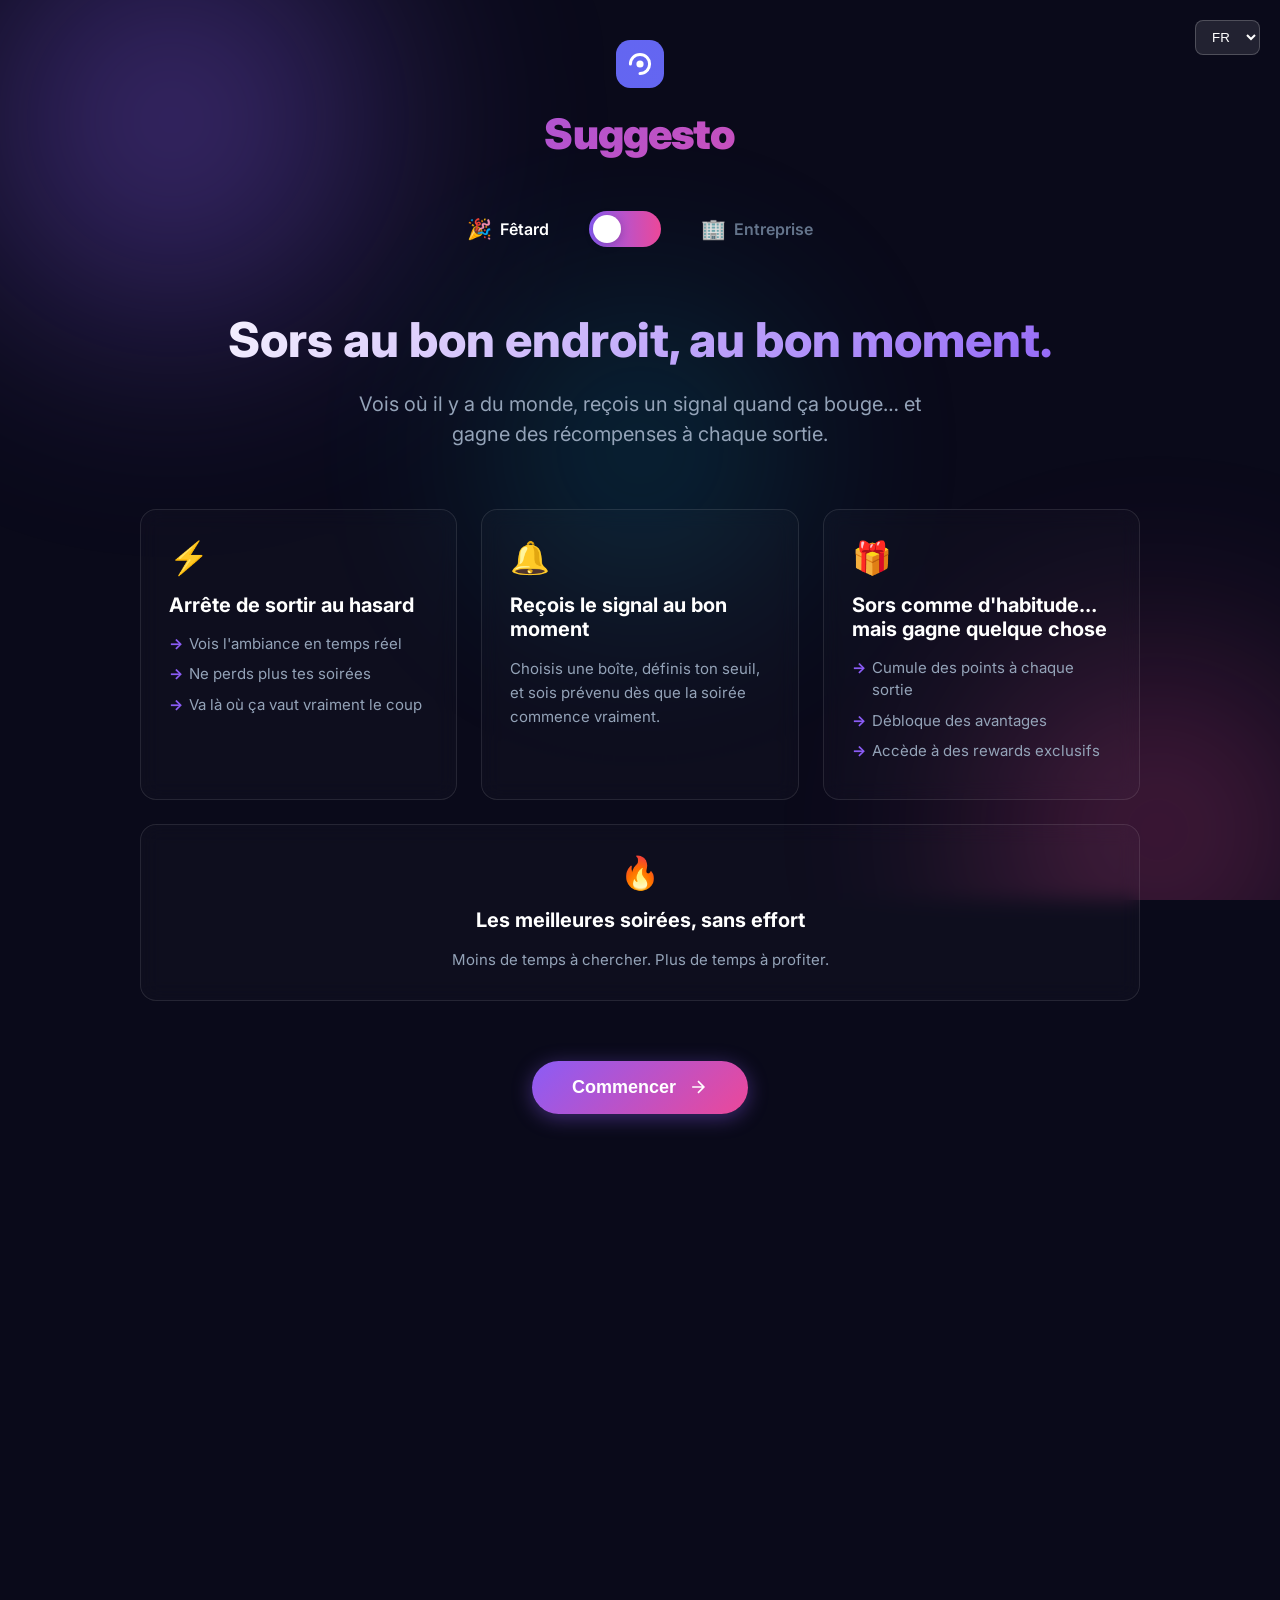
==== commit a0029357: "Inline all CSS in landing page HTML - eliminate render-blocking request The white page on mobile was" ====
--- a/index.html
+++ b/index.html
@@ -4,23 +4,104 @@
     <meta charset="UTF-8">
     <meta name="viewport" content="width=device-width, initial-scale=1.0">
     <title>Suggesto — La nuit, autrement</title>
-
     <meta name="description" content="Plateforme de gestion et d'optimisation des sorties nocturnes.">
     <link rel="preconnect" href="https://fonts.googleapis.com">
     <link rel="preconnect" href="https://fonts.gstatic.com" crossorigin>
-    <!-- Non-render-blocking font loading -->
-    <link rel="preload" as="style" href="https://fonts.googleapis.com/css2?family=Inter:wght@400;600;700&display=swap">
     <link href="https://fonts.googleapis.com/css2?family=Inter:wght@400;600;700&display=swap" rel="stylesheet" media="print" onload="this.media='all'">
     <noscript><link href="https://fonts.googleapis.com/css2?family=Inter:wght@400;600;700&display=swap" rel="stylesheet"></noscript>
-    <link rel="stylesheet" href="landing.css">
-    <!-- Prefetch auth page resources so "Commencer" feels instant -->
+    <!-- Prefetch auth page so "Commencer" is instant -->
     <link rel="prefetch" href="auth.html">
     <link rel="prefetch" href="style.css">
-    <link rel="prefetch" href="app.js">
+    <!-- ALL CSS INLINED - no external stylesheet to download = instant first paint -->
+    <style>
+    *,*::before,*::after{margin:0;padding:0;box-sizing:border-box}
+    :root{--bg-dark:#0a0a1a;--text-white:#fff;--text-gray:#94a3b8;--text-dim:#64748b;--border:rgba(255,255,255,0.1);--fetard-primary:#8b5cf6;--fetard-secondary:#ec4899;--fetard-accent:#06b6d4;--fetard-glow:rgba(139,92,246,0.4);--entreprise-primary:#6366f1;--entreprise-secondary:#818cf8;--entreprise-surface:#1e1e38;--entreprise-accent:#3b82f6;--radius:16px;--radius-sm:12px}
+    body{font-family:'Inter',-apple-system,BlinkMacSystemFont,sans-serif;background:var(--bg-dark);color:var(--text-white);min-height:100vh;overflow-x:hidden}
+    body.mode-fetard{--primary:var(--fetard-primary);--secondary:var(--fetard-secondary);--accent:var(--fetard-accent);--glow:var(--fetard-glow)}
+    body.mode-entreprise{--primary:var(--entreprise-primary);--secondary:var(--entreprise-secondary);--accent:var(--entreprise-accent);--glow:rgba(99,102,241,0.2)}
+    .landing-container{position:relative;min-height:100vh;display:flex;align-items:center;justify-content:center;padding:40px 20px}
+    .bg-effects{position:fixed;inset:0;pointer-events:none;z-index:0;overflow:hidden}
+    .gradient-orb{position:absolute;border-radius:50%;filter:blur(80px)}
+    body.mode-fetard .orb-1{width:600px;height:600px;background:radial-gradient(circle,var(--fetard-primary) 0%,transparent 70%);top:-20%;left:-10%;opacity:.15}
+    body.mode-fetard .orb-2{width:500px;height:500px;background:radial-gradient(circle,var(--fetard-secondary) 0%,transparent 70%);bottom:-20%;right:-10%;opacity:.12}
+    body.mode-fetard .orb-3{width:400px;height:400px;background:radial-gradient(circle,var(--fetard-accent) 0%,transparent 70%);top:50%;left:50%;transform:translate(-50%,-50%);opacity:.1}
+    body.mode-entreprise .orb-1{width:400px;height:400px;background:radial-gradient(circle,var(--entreprise-primary) 0%,transparent 70%);top:10%;right:10%;opacity:.15}
+    body.mode-entreprise .orb-2{width:300px;height:300px;background:radial-gradient(circle,var(--entreprise-secondary) 0%,transparent 70%);bottom:10%;left:10%;opacity:.1}
+    .grid-pattern{position:absolute;inset:0;background-image:linear-gradient(rgba(255,255,255,0.01) 1px,transparent 1px),linear-gradient(90deg,rgba(255,255,255,0.01) 1px,transparent 1px);background-size:50px 50px;opacity:0;transition:opacity .5s ease}
+    body.mode-entreprise .grid-pattern{opacity:1}
+    .main-content{position:relative;z-index:10;width:100%;max-width:1000px;text-align:center}
+    .logo-section{margin-bottom:48px}
+    .logo{display:inline-block;margin-bottom:16px}
+    .brand-name{font-size:42px;font-weight:900;background:linear-gradient(135deg,var(--primary) 0%,var(--secondary) 100%);-webkit-background-clip:text;-webkit-text-fill-color:transparent;background-clip:text;letter-spacing:-.02em}
+    .mode-switch-container{display:flex;align-items:center;justify-content:center;gap:20px;margin-bottom:60px}
+    .mode-label{display:flex;align-items:center;gap:8px;padding:10px 20px;background:none;border:none;color:var(--text-dim);font-family:inherit;font-size:16px;font-weight:600;cursor:pointer;border-radius:50px}
+    .mode-label.active{color:var(--text-white)}
+    .mode-label .emoji{font-size:20px}
+    .switch-track{position:relative;width:72px;height:36px;background:rgba(255,255,255,0.1);border-radius:50px;cursor:pointer}
+    body.mode-fetard .switch-track{background:linear-gradient(90deg,var(--fetard-primary),var(--fetard-secondary))}
+    body.mode-entreprise .switch-track{background:linear-gradient(90deg,var(--entreprise-primary),var(--entreprise-secondary))}
+    .switch-thumb{position:absolute;top:4px;left:4px;width:28px;height:28px;background:#fff;border-radius:50%;box-shadow:0 2px 10px rgba(0,0,0,0.2);transition:transform .4s cubic-bezier(.68,-.55,.265,1.55)}
+    body.mode-entreprise .switch-thumb{transform:translateX(36px)}
+    .content-wrapper{position:relative;min-height:400px}
+    .mode-content{opacity:0;visibility:hidden;position:absolute;width:100%}
+    .mode-content.active{opacity:1;visibility:visible;position:relative}
+    .hero-section{margin-bottom:60px}
+    .hero-title{font-size:48px;font-weight:800;line-height:1.2;margin-bottom:20px;background:linear-gradient(135deg,var(--text-white) 0%,var(--primary) 100%);-webkit-background-clip:text;-webkit-text-fill-color:transparent;background-clip:text}
+    .hero-subtitle{font-size:20px;color:var(--text-gray);max-width:600px;margin:0 auto;line-height:1.5}
+    .features-grid{display:grid;grid-template-columns:repeat(auto-fit,minmax(280px,1fr));gap:24px;margin-bottom:60px}
+    .feature-card{background:rgba(255,255,255,0.02);border:1px solid var(--border);border-radius:var(--radius);padding:28px;text-align:left}
+    body.mode-fetard .feature-card:hover{border-color:var(--primary);background:rgba(139,92,246,0.05)}
+    body.mode-entreprise .feature-card:hover{background:rgba(255,255,255,0.04)}
+    .feature-card.full-width{grid-column:1/-1;text-align:center}
+    .feature-icon{font-size:32px;margin-bottom:16px;display:inline-block}
+    .feature-card h3{font-size:20px;font-weight:700;margin-bottom:16px;color:var(--text-white)}
+    .feature-card p{color:var(--text-gray);line-height:1.6;font-size:15px}
+    .feature-card ul{list-style:none;padding:0}
+    .feature-card li{color:var(--text-gray);font-size:15px;margin-bottom:8px;padding-left:20px;position:relative;line-height:1.5}
+    .feature-card li::before{content:"→";position:absolute;left:0;color:var(--primary);font-weight:700}
+    .cta-button{display:inline-flex;align-items:center;gap:12px;padding:16px 40px;font-size:18px;font-weight:700;border:none;border-radius:50px;cursor:pointer;position:relative;overflow:hidden}
+    .fetard-cta{background:linear-gradient(135deg,var(--fetard-primary),var(--fetard-secondary));color:#fff;box-shadow:0 4px 20px var(--fetard-glow)}
+    .fetard-cta:active{transform:scale(.97)}
+    .entreprise-cta{background:var(--entreprise-primary);color:#fff;box-shadow:0 4px 20px rgba(99,102,241,0.3)}
+    .entreprise-cta:active{transform:scale(.97)}
+    @media(max-width:768px){
+        .hero-title{font-size:32px}
+        .hero-subtitle{font-size:16px}
+        .mode-switch-container{flex-direction:column;gap:16px}
+        .features-grid{grid-template-columns:1fr;gap:16px}
+        .cta-button{width:100%;justify-content:center}
+    }
+    @media(max-width:480px){
+        .landing-container{padding:20px}
+        .brand-name{font-size:32px}
+        .feature-card{padding:20px}
+    }
+    @media(min-width:769px){
+        .gradient-orb{animation:float 20s ease-in-out infinite;filter:blur(100px);transition:opacity 1s ease}
+        body.mode-fetard .orb-1{opacity:.5;animation-delay:0s}
+        body.mode-fetard .orb-2{opacity:.4;animation-delay:-7s}
+        body.mode-fetard .orb-3{opacity:.3;animation-delay:-14s}
+        body.mode-entreprise .orb-1{opacity:.2}
+        body.mode-entreprise .orb-2{opacity:.15}
+        .logo{animation:pulse 2s ease infinite}
+        @keyframes pulse{0%,100%{transform:scale(1)}50%{transform:scale(1.05)}}
+        .feature-icon{animation:bounce 2s ease-in-out infinite}
+        @keyframes bounce{0%,100%{transform:translateY(0)}50%{transform:translateY(-5px)}}
+        .feature-card{backdrop-filter:blur(10px);transition:all .3s cubic-bezier(.4,0,.2,1)}
+        body.mode-fetard .feature-card:hover{transform:translateY(-4px);box-shadow:0 10px 40px var(--glow)}
+        body.mode-entreprise .feature-card:hover{transform:translateY(-2px);box-shadow:0 10px 30px rgba(0,0,0,0.2)}
+        .mode-content{transition:opacity .5s ease,visibility .5s ease}
+        .fetard-cta:hover{transform:translateY(-2px);box-shadow:0 8px 30px var(--fetard-glow)}
+        .entreprise-cta:hover{transform:translateY(-2px);background:var(--entreprise-secondary);box-shadow:0 8px 30px rgba(99,102,241,0.4)}
+        .mode-label .emoji{transition:transform .3s ease}
+        .mode-label:hover .emoji{transform:scale(1.2)}
+        @keyframes float{0%,100%{transform:translate(0,0) scale(1)}25%{transform:translate(30px,-40px) scale(1.05)}50%{transform:translate(-20px,20px) scale(.95)}75%{transform:translate(40px,30px) scale(1.02)}}
+    }
+    </style>
 </head>
 <body class="mode-fetard">
     <div style="position: absolute; top: 20px; right: 20px; z-index: 1000;">
-        <select class="language-selector" onchange="changeLanguage(this.value)" style="background: rgba(255,255,255,0.1); color: white; border: 1px solid rgba(255,255,255,0.2); border-radius: 8px; padding: 8px 12px; outline: none; cursor: pointer; backdrop-filter: blur(10px);">
+        <select class="language-selector" onchange="changeLanguage(this.value)" style="background: rgba(255,255,255,0.1); color: white; border: 1px solid rgba(255,255,255,0.2); border-radius: 8px; padding: 8px 12px; outline: none; cursor: pointer;">
             <option value="fr" style="color: black;">FR</option>
             <option value="en" style="color: black;">EN</option>
             <option value="es" style="color: black;">ES</option>
@@ -179,7 +260,14 @@
         </main>
     </div>
 
-    <script src="i18n.js" defer></script>
     <script src="landing.js" defer></script>
+    <!-- i18n loaded lazily - landing page already has French text hardcoded -->
+    <script>
+    window.addEventListener('load', function() {
+        var s = document.createElement('script');
+        s.src = 'i18n.js';
+        document.body.appendChild(s);
+    });
+    </script>
 </body>
-</html>+</html>
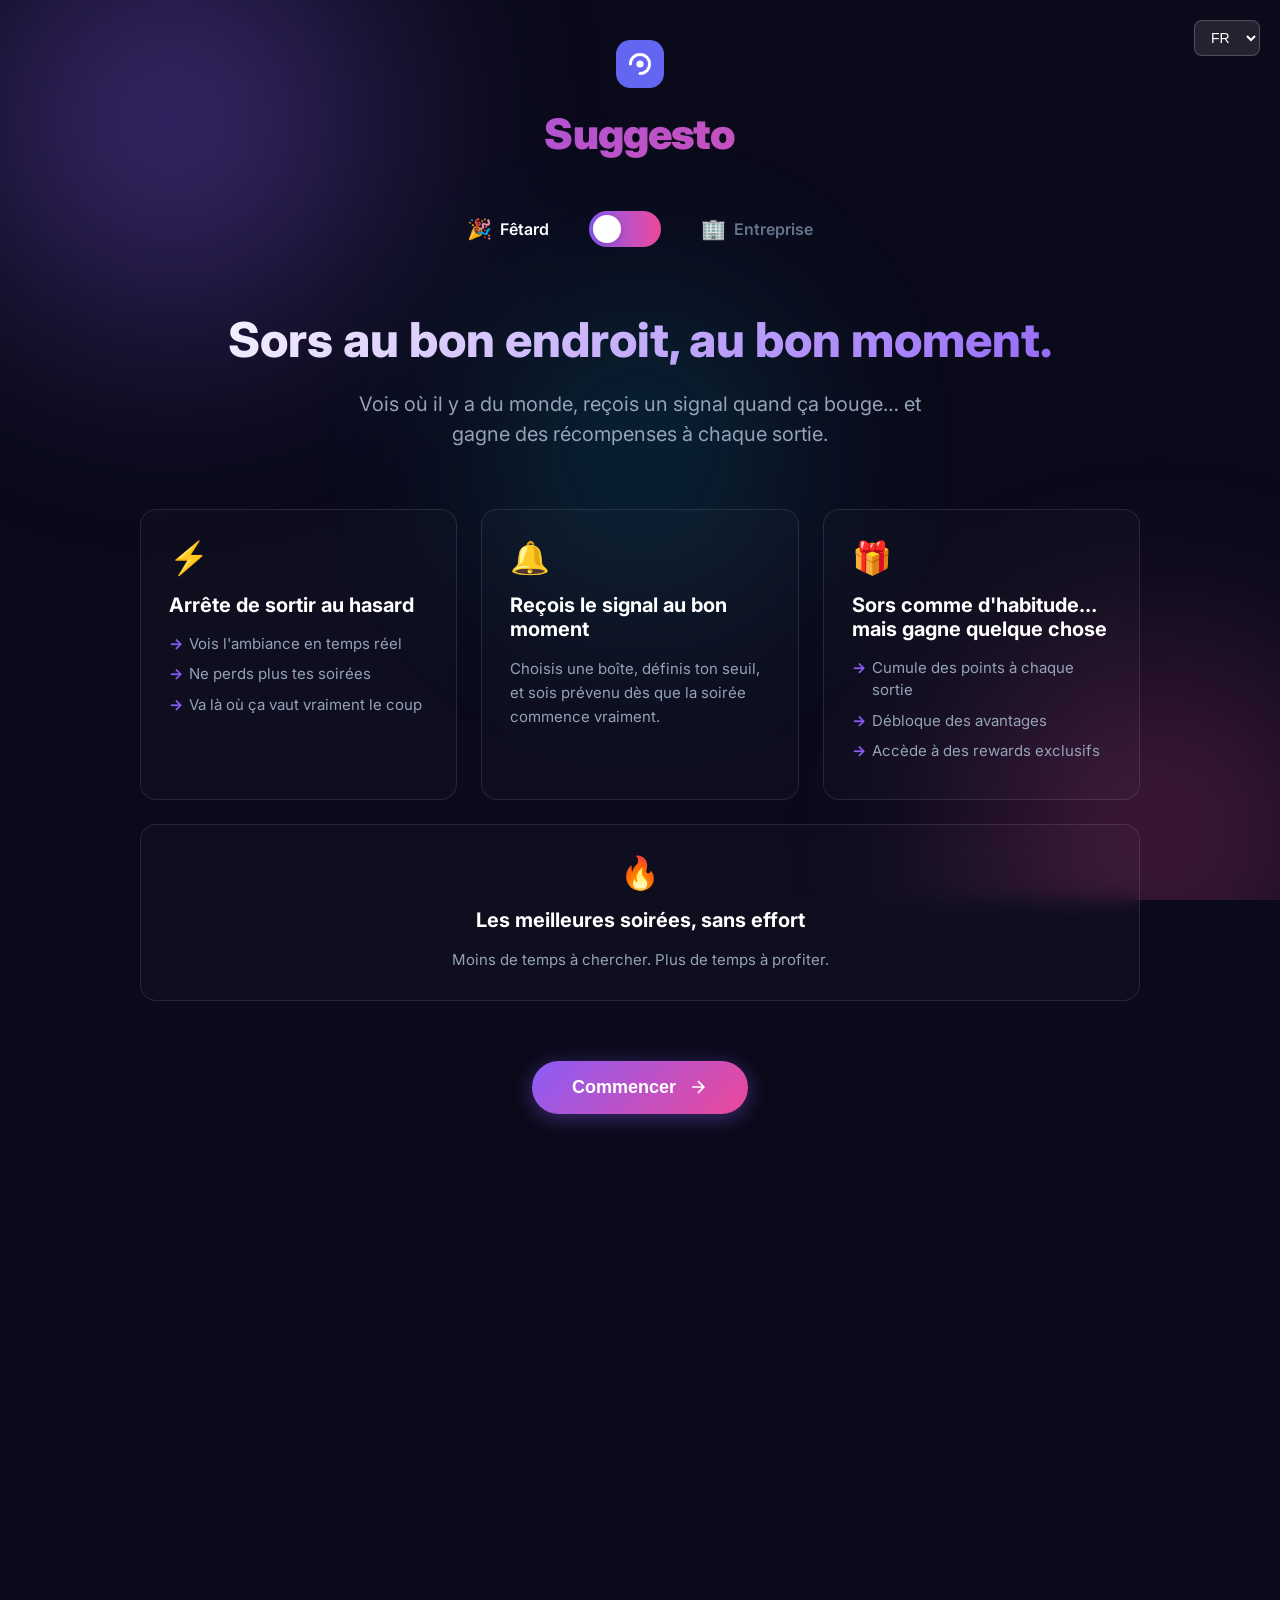
==== commit 222d58a1: "Fix iOS Safari specific rendering delays on landing page iOS Safari issues identified (works fine on" ====
--- a/index.html
+++ b/index.html
@@ -5,29 +5,21 @@
     <meta name="viewport" content="width=device-width, initial-scale=1.0">
     <title>Suggesto — La nuit, autrement</title>
     <meta name="description" content="Plateforme de gestion et d'optimisation des sorties nocturnes.">
-    <link rel="preconnect" href="https://fonts.googleapis.com">
-    <link rel="preconnect" href="https://fonts.gstatic.com" crossorigin>
-    <link href="https://fonts.googleapis.com/css2?family=Inter:wght@400;600;700&display=swap" rel="stylesheet" media="print" onload="this.media='all'">
-    <noscript><link href="https://fonts.googleapis.com/css2?family=Inter:wght@400;600;700&display=swap" rel="stylesheet"></noscript>
     <!-- Prefetch auth page so "Commencer" is instant -->
     <link rel="prefetch" href="auth.html">
     <link rel="prefetch" href="style.css">
-    <!-- ALL CSS INLINED - no external stylesheet to download = instant first paint -->
+    <!-- ALL CSS INLINED = instant first paint, zero external requests -->
     <style>
     *,*::before,*::after{margin:0;padding:0;box-sizing:border-box}
-    :root{--bg-dark:#0a0a1a;--text-white:#fff;--text-gray:#94a3b8;--text-dim:#64748b;--border:rgba(255,255,255,0.1);--fetard-primary:#8b5cf6;--fetard-secondary:#ec4899;--fetard-accent:#06b6d4;--fetard-glow:rgba(139,92,246,0.4);--entreprise-primary:#6366f1;--entreprise-secondary:#818cf8;--entreprise-surface:#1e1e38;--entreprise-accent:#3b82f6;--radius:16px;--radius-sm:12px}
-    body{font-family:'Inter',-apple-system,BlinkMacSystemFont,sans-serif;background:var(--bg-dark);color:var(--text-white);min-height:100vh;overflow-x:hidden}
+    :root{--bg-dark:#0a0a1a;--text-white:#fff;--text-gray:#94a3b8;--text-dim:#64748b;--border:rgba(255,255,255,0.1);--fetard-primary:#8b5cf6;--fetard-secondary:#ec4899;--fetard-accent:#06b6d4;--fetard-glow:rgba(139,92,246,0.4);--entreprise-primary:#6366f1;--entreprise-secondary:#818cf8;--entreprise-accent:#3b82f6;--radius:16px;--radius-sm:12px}
+    body{font-family:-apple-system,BlinkMacSystemFont,'Segoe UI',Roboto,sans-serif;background:var(--bg-dark);color:var(--text-white);min-height:100vh;min-height:100dvh;overflow-x:hidden}
+    body.fonts-loaded{font-family:'Inter',-apple-system,BlinkMacSystemFont,sans-serif}
     body.mode-fetard{--primary:var(--fetard-primary);--secondary:var(--fetard-secondary);--accent:var(--fetard-accent);--glow:var(--fetard-glow)}
     body.mode-entreprise{--primary:var(--entreprise-primary);--secondary:var(--entreprise-secondary);--accent:var(--entreprise-accent);--glow:rgba(99,102,241,0.2)}
-    .landing-container{position:relative;min-height:100vh;display:flex;align-items:center;justify-content:center;padding:40px 20px}
+    .landing-container{position:relative;min-height:100vh;min-height:100dvh;display:flex;align-items:center;justify-content:center;padding:40px 20px}
     .bg-effects{position:fixed;inset:0;pointer-events:none;z-index:0;overflow:hidden}
-    .gradient-orb{position:absolute;border-radius:50%;filter:blur(80px)}
-    body.mode-fetard .orb-1{width:600px;height:600px;background:radial-gradient(circle,var(--fetard-primary) 0%,transparent 70%);top:-20%;left:-10%;opacity:.15}
-    body.mode-fetard .orb-2{width:500px;height:500px;background:radial-gradient(circle,var(--fetard-secondary) 0%,transparent 70%);bottom:-20%;right:-10%;opacity:.12}
-    body.mode-fetard .orb-3{width:400px;height:400px;background:radial-gradient(circle,var(--fetard-accent) 0%,transparent 70%);top:50%;left:50%;transform:translate(-50%,-50%);opacity:.1}
-    body.mode-entreprise .orb-1{width:400px;height:400px;background:radial-gradient(circle,var(--entreprise-primary) 0%,transparent 70%);top:10%;right:10%;opacity:.15}
-    body.mode-entreprise .orb-2{width:300px;height:300px;background:radial-gradient(circle,var(--entreprise-secondary) 0%,transparent 70%);bottom:10%;left:10%;opacity:.1}
-    .grid-pattern{position:absolute;inset:0;background-image:linear-gradient(rgba(255,255,255,0.01) 1px,transparent 1px),linear-gradient(90deg,rgba(255,255,255,0.01) 1px,transparent 1px);background-size:50px 50px;opacity:0;transition:opacity .5s ease}
+    .gradient-orb{position:absolute;border-radius:50%;display:none}
+    .grid-pattern{position:absolute;inset:0;background-image:linear-gradient(rgba(255,255,255,0.01) 1px,transparent 1px),linear-gradient(90deg,rgba(255,255,255,0.01) 1px,transparent 1px);background-size:50px 50px;opacity:0}
     body.mode-entreprise .grid-pattern{opacity:1}
     .main-content{position:relative;z-index:10;width:100%;max-width:1000px;text-align:center}
     .logo-section{margin-bottom:48px}
@@ -50,8 +42,6 @@
     .hero-subtitle{font-size:20px;color:var(--text-gray);max-width:600px;margin:0 auto;line-height:1.5}
     .features-grid{display:grid;grid-template-columns:repeat(auto-fit,minmax(280px,1fr));gap:24px;margin-bottom:60px}
     .feature-card{background:rgba(255,255,255,0.02);border:1px solid var(--border);border-radius:var(--radius);padding:28px;text-align:left}
-    body.mode-fetard .feature-card:hover{border-color:var(--primary);background:rgba(139,92,246,0.05)}
-    body.mode-entreprise .feature-card:hover{background:rgba(255,255,255,0.04)}
     .feature-card.full-width{grid-column:1/-1;text-align:center}
     .feature-icon{font-size:32px;margin-bottom:16px;display:inline-block}
     .feature-card h3{font-size:20px;font-weight:700;margin-bottom:16px;color:var(--text-white)}
@@ -64,6 +54,8 @@
     .fetard-cta:active{transform:scale(.97)}
     .entreprise-cta{background:var(--entreprise-primary);color:#fff;box-shadow:0 4px 20px rgba(99,102,241,0.3)}
     .entreprise-cta:active{transform:scale(.97)}
+    .lang-sel{position:absolute;top:20px;right:20px;z-index:1000;background:rgba(255,255,255,0.1);color:#fff;border:1px solid rgba(255,255,255,0.2);border-radius:8px;padding:8px 12px;outline:none;cursor:pointer;font-size:14px}
+    .lang-sel option{color:#000}
     @media(max-width:768px){
         .hero-title{font-size:32px}
         .hero-subtitle{font-size:16px}
@@ -77,38 +69,36 @@
         .feature-card{padding:20px}
     }
     @media(min-width:769px){
-        .gradient-orb{animation:float 20s ease-in-out infinite;filter:blur(100px);transition:opacity 1s ease}
-        body.mode-fetard .orb-1{opacity:.5;animation-delay:0s}
-        body.mode-fetard .orb-2{opacity:.4;animation-delay:-7s}
-        body.mode-fetard .orb-3{opacity:.3;animation-delay:-14s}
-        body.mode-entreprise .orb-1{opacity:.2}
-        body.mode-entreprise .orb-2{opacity:.15}
+        .gradient-orb{display:block;filter:blur(100px);animation:float 20s ease-in-out infinite}
+        body.mode-fetard .orb-1{width:600px;height:600px;background:radial-gradient(circle,var(--fetard-primary) 0%,transparent 70%);top:-20%;left:-10%;opacity:.5;animation-delay:0s}
+        body.mode-fetard .orb-2{width:500px;height:500px;background:radial-gradient(circle,var(--fetard-secondary) 0%,transparent 70%);bottom:-20%;right:-10%;opacity:.4;animation-delay:-7s}
+        body.mode-fetard .orb-3{width:400px;height:400px;background:radial-gradient(circle,var(--fetard-accent) 0%,transparent 70%);top:50%;left:50%;transform:translate(-50%,-50%);opacity:.3;animation-delay:-14s}
+        body.mode-entreprise .orb-1{width:400px;height:400px;background:radial-gradient(circle,var(--entreprise-primary) 0%,transparent 70%);top:10%;right:10%;opacity:.2}
+        body.mode-entreprise .orb-2{width:300px;height:300px;background:radial-gradient(circle,var(--entreprise-secondary) 0%,transparent 70%);bottom:10%;left:10%;opacity:.15}
         .logo{animation:pulse 2s ease infinite}
         @keyframes pulse{0%,100%{transform:scale(1)}50%{transform:scale(1.05)}}
         .feature-icon{animation:bounce 2s ease-in-out infinite}
         @keyframes bounce{0%,100%{transform:translateY(0)}50%{transform:translateY(-5px)}}
         .feature-card{backdrop-filter:blur(10px);transition:all .3s cubic-bezier(.4,0,.2,1)}
-        body.mode-fetard .feature-card:hover{transform:translateY(-4px);box-shadow:0 10px 40px var(--glow)}
-        body.mode-entreprise .feature-card:hover{transform:translateY(-2px);box-shadow:0 10px 30px rgba(0,0,0,0.2)}
+        body.mode-fetard .feature-card:hover{transform:translateY(-4px);border-color:var(--primary);background:rgba(139,92,246,0.05);box-shadow:0 10px 40px var(--glow)}
+        body.mode-entreprise .feature-card:hover{transform:translateY(-2px);background:rgba(255,255,255,0.04);box-shadow:0 10px 30px rgba(0,0,0,0.2)}
         .mode-content{transition:opacity .5s ease,visibility .5s ease}
         .fetard-cta:hover{transform:translateY(-2px);box-shadow:0 8px 30px var(--fetard-glow)}
         .entreprise-cta:hover{transform:translateY(-2px);background:var(--entreprise-secondary);box-shadow:0 8px 30px rgba(99,102,241,0.4)}
         .mode-label .emoji{transition:transform .3s ease}
         .mode-label:hover .emoji{transform:scale(1.2)}
+        .grid-pattern{transition:opacity .5s ease}
         @keyframes float{0%,100%{transform:translate(0,0) scale(1)}25%{transform:translate(30px,-40px) scale(1.05)}50%{transform:translate(-20px,20px) scale(.95)}75%{transform:translate(40px,30px) scale(1.02)}}
     }
     </style>
 </head>
 <body class="mode-fetard">
-    <div style="position: absolute; top: 20px; right: 20px; z-index: 1000;">
-        <select class="language-selector" onchange="changeLanguage(this.value)" style="background: rgba(255,255,255,0.1); color: white; border: 1px solid rgba(255,255,255,0.2); border-radius: 8px; padding: 8px 12px; outline: none; cursor: pointer;">
-            <option value="fr" style="color: black;">FR</option>
-            <option value="en" style="color: black;">EN</option>
-            <option value="es" style="color: black;">ES</option>
-        </select>
-    </div>
+    <select class="lang-sel language-selector" onchange="changeLanguage(this.value)">
+        <option value="fr">FR</option>
+        <option value="en">EN</option>
+        <option value="es">ES</option>
+    </select>
     <div class="landing-container">
-        <!-- Background effects -->
         <div class="bg-effects">
             <div class="gradient-orb orb-1"></div>
             <div class="gradient-orb orb-2"></div>
@@ -116,27 +106,19 @@
             <div class="grid-pattern"></div>
         </div>
 
-        <!-- Main Content -->
         <main class="main-content">
-            <!-- Logo -->
             <div class="logo-section">
                 <div class="logo">
                     <svg width="48" height="48" viewBox="0 0 40 40" fill="none">
-                        <rect width="40" height="40" rx="12" fill="url(#logo-gradient)"/>
+                        <rect width="40" height="40" rx="12" fill="url(#lg)"/>
                         <path d="M12 20C12 15.58 15.58 12 20 12C24.42 12 28 15.58 28 20C28 24.42 24.42 28 20 28" stroke="white" stroke-width="2.5" stroke-linecap="round"/>
                         <circle cx="20" cy="20" r="3" fill="white"/>
-                        <defs>
-                            <linearGradient id="logo-gradient" x1="0" y1="0" x2="40" y2="40">
-                                <stop stop-color="#6366f1"/>
-                                <stop offset="1" stop-color="#8b5cf6"/>
-                            </linearGradient>
-                        </defs>
+                        <defs><linearGradient id="lg" x1="0" y1="0" x2="40" y2="40"><stop stop-color="#6366f1"/><stop offset="1" stop-color="#8b5cf6"/></linearGradient></defs>
                     </svg>
                 </div>
                 <h1 class="brand-name">Suggesto</h1>
             </div>
 
-            <!-- Mode Switch -->
             <div class="mode-switch-container">
                 <button class="mode-label active" id="fetard-label" onclick="switchMode('fetard')">
                     <span class="emoji">🎉</span>
@@ -151,15 +133,12 @@
                 </button>
             </div>
 
-            <!-- Dynamic Content -->
             <div class="content-wrapper">
-                <!-- Fêtard Content -->
                 <div class="mode-content active" id="fetard-content">
                     <div class="hero-section">
                         <h2 class="hero-title" data-i18n="landing.title_fetard">Sors au bon endroit, au bon moment.</h2>
                         <p class="hero-subtitle" data-i18n="landing.subtitle_fetard">Vois où il y a du monde, reçois un signal quand ça bouge… et gagne des récompenses à chaque sortie.</p>
                     </div>
-
                     <div class="features-grid">
                         <div class="feature-card">
                             <div class="feature-icon">⚡</div>
@@ -170,13 +149,11 @@
                                 <li data-i18n="landing.feat1_li3">Va là où ça vaut vraiment le coup</li>
                             </ul>
                         </div>
-
                         <div class="feature-card">
                             <div class="feature-icon">🔔</div>
                             <h3 data-i18n="landing.feat2_title">Reçois le signal au bon moment</h3>
                             <p data-i18n="landing.feat2_desc">Choisis une boîte, définis ton seuil, et sois prévenu dès que la soirée commence vraiment.</p>
                         </div>
-
                         <div class="feature-card">
                             <div class="feature-icon">🎁</div>
                             <h3 data-i18n="landing.feat3_title">Sors comme d'habitude… mais gagne quelque chose</h3>
@@ -186,29 +163,23 @@
                                 <li data-i18n="landing.feat3_li3">Accède à des rewards exclusifs</li>
                             </ul>
                         </div>
-
                         <div class="feature-card full-width">
                             <div class="feature-icon">🔥</div>
                             <h3 data-i18n="landing.feat4_title">Les meilleures soirées, sans effort</h3>
                             <p data-i18n="landing.feat4_desc">Moins de temps à chercher. Plus de temps à profiter.</p>
                         </div>
                     </div>
-
                     <button class="cta-button fetard-cta" onclick="goToFetard()">
                         <span data-i18n="landing.start">Commencer</span>
-                        <svg width="20" height="20" viewBox="0 0 24 24" fill="none" stroke="currentColor" stroke-width="2">
-                            <path d="M5 12h14M12 5l7 7-7 7"/>
-                        </svg>
+                        <svg width="20" height="20" viewBox="0 0 24 24" fill="none" stroke="currentColor" stroke-width="2"><path d="M5 12h14M12 5l7 7-7 7"/></svg>
                     </button>
                 </div>
 
-                <!-- Entreprise Content -->
                 <div class="mode-content" id="entreprise-content">
                     <div class="hero-section">
                         <h2 class="hero-title" data-i18n="landing.title_entreprise">Remplissez vos soirées. Fidélisez vos clients.</h2>
                         <p class="hero-subtitle" data-i18n="landing.subtitle_entreprise">Transformez les personnes qui viennent déjà chez vous en une clientèle fidèle, activable et mesurable.</p>
                     </div>
-
                     <div class="features-grid">
                         <div class="feature-card">
                             <div class="feature-icon">📊</div>
@@ -219,13 +190,11 @@
                                 <li data-i18n="landing.biz_feat1_li3">Prenez des décisions basées sur des données</li>
                             </ul>
                         </div>
-
                         <div class="feature-card">
                             <div class="feature-icon">⚡</div>
                             <h3 data-i18n="landing.biz_feat2_title">Activez votre clientèle instantanément</h3>
                             <p data-i18n="landing.biz_feat2_desc">Envoyez des notifications ciblées aux personnes intéressées par votre établissement, au bon moment.</p>
                         </div>
-
                         <div class="feature-card">
                             <div class="feature-icon">💎</div>
                             <h3 data-i18n="landing.biz_feat3_title">Fidélisez sans effort</h3>
@@ -235,25 +204,20 @@
                                 <li data-i18n="landing.biz_feat3_li3">Créez une vraie différence avec vos concurrents</li>
                             </ul>
                         </div>
-
                         <div class="feature-card">
                             <div class="feature-icon">📈</div>
                             <h3 data-i18n="landing.biz_feat4_title">Comprenez vraiment votre business</h3>
                             <p data-i18n="landing.biz_feat4_desc">Qui vient ? Quand ? Combien ça vous rapporte ? Prenez enfin des décisions basées sur des données concrètes.</p>
                         </div>
-
                         <div class="feature-card full-width">
                             <div class="feature-icon">🚀</div>
                             <h3 data-i18n="landing.biz_feat5_title">Ne dépendez plus uniquement d'Instagram</h3>
                             <p data-i18n="landing.biz_feat5_desc">Construisez votre propre base de clients et communiquez avec eux directement.</p>
                         </div>
                     </div>
-
                     <button class="cta-button entreprise-cta" onclick="goToEntreprise()">
                         <span data-i18n="landing.start">Commencer</span>
-                        <svg width="20" height="20" viewBox="0 0 24 24" fill="none" stroke="currentColor" stroke-width="2">
-                            <path d="M5 12h14M12 5l7 7-7 7"/>
-                        </svg>
+                        <svg width="20" height="20" viewBox="0 0 24 24" fill="none" stroke="currentColor" stroke-width="2"><path d="M5 12h14M12 5l7 7-7 7"/></svg>
                     </button>
                 </div>
             </div>
@@ -261,13 +225,22 @@
     </div>
 
     <script src="landing.js" defer></script>
-    <!-- i18n loaded lazily - landing page already has French text hardcoded -->
     <script>
-    window.addEventListener('load', function() {
+    // Load Google Fonts + i18n AFTER page is painted (non-blocking)
+    if (document.readyState === 'complete') _loadExtras();
+    else window.addEventListener('load', _loadExtras);
+    function _loadExtras() {
+        // Google Fonts - loaded via JS, zero render blocking
+        var link = document.createElement('link');
+        link.rel = 'stylesheet';
+        link.href = 'https://fonts.googleapis.com/css2?family=Inter:wght@400;600;700&display=swap';
+        link.onload = function() { document.body.classList.add('fonts-loaded'); };
+        document.head.appendChild(link);
+        // i18n - only needed if user changes language
         var s = document.createElement('script');
         s.src = 'i18n.js';
         document.body.appendChild(s);
-    });
+    }
     </script>
 </body>
 </html>
